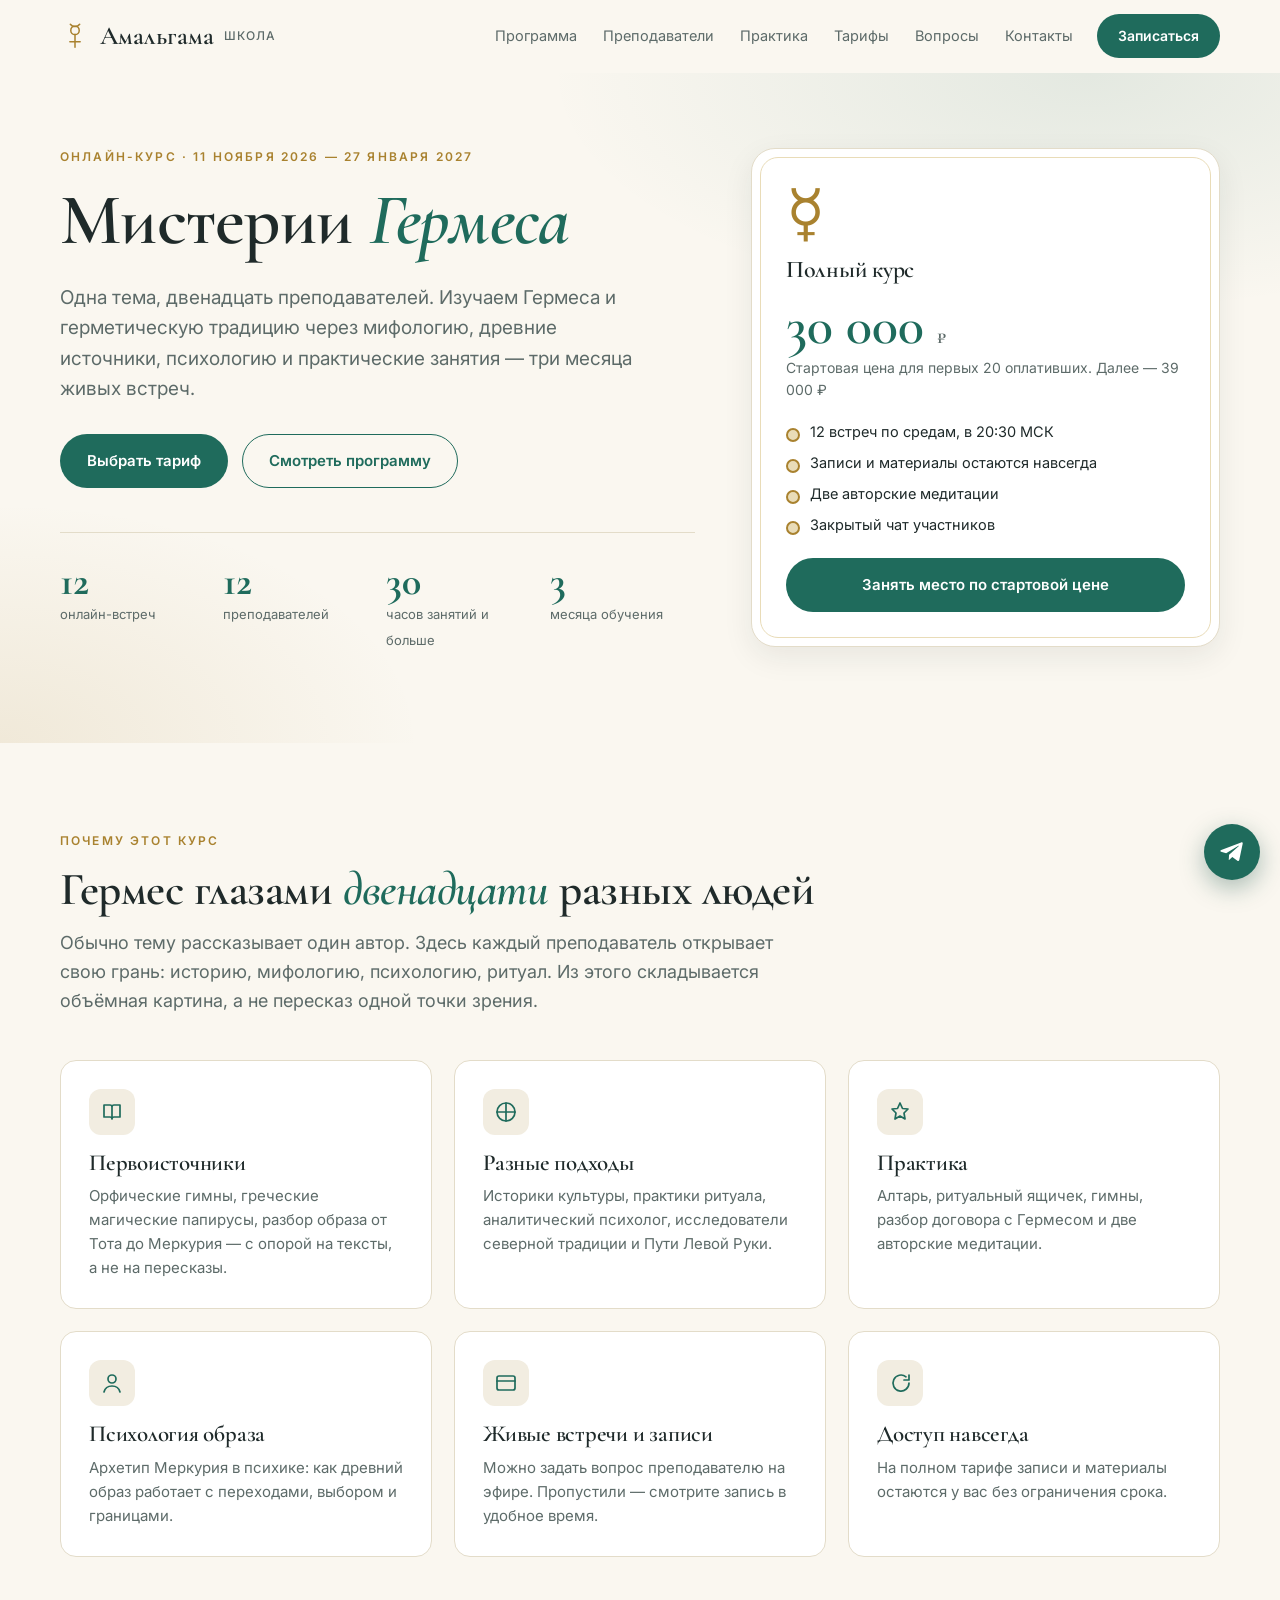
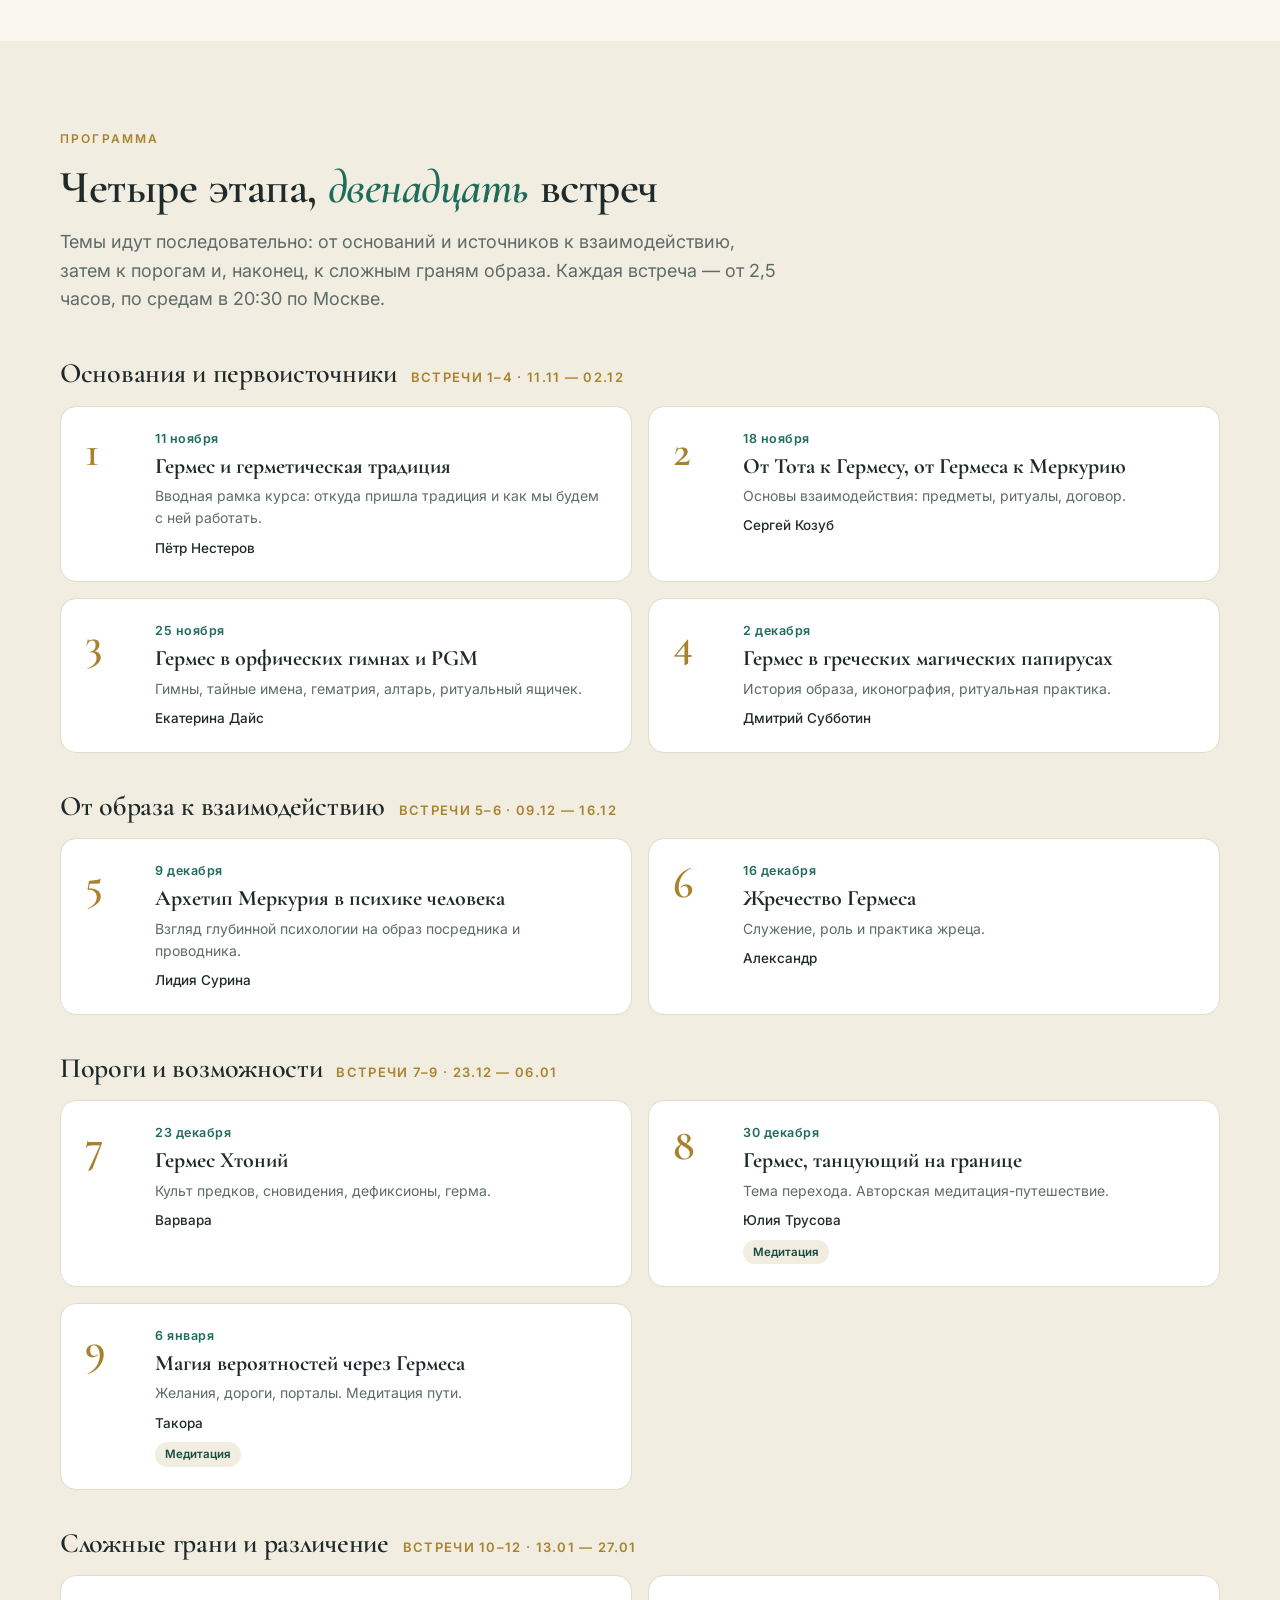
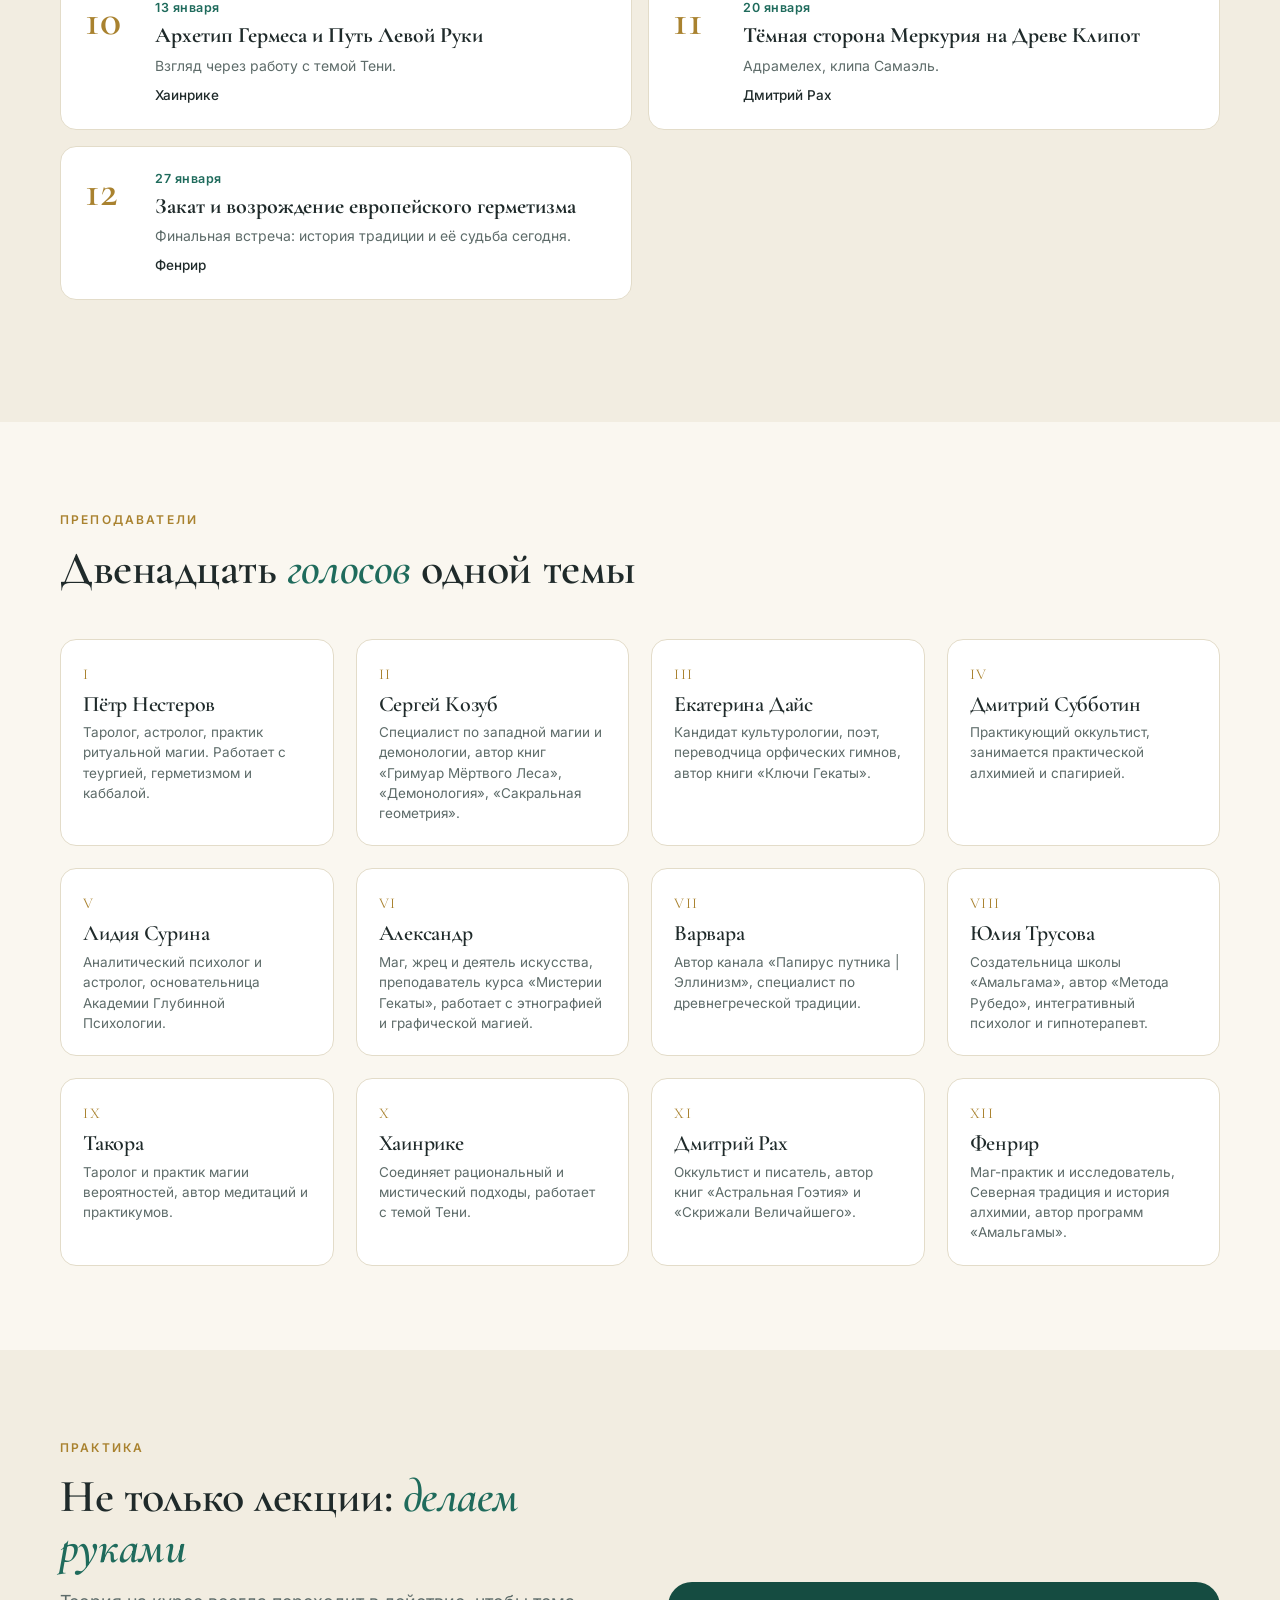
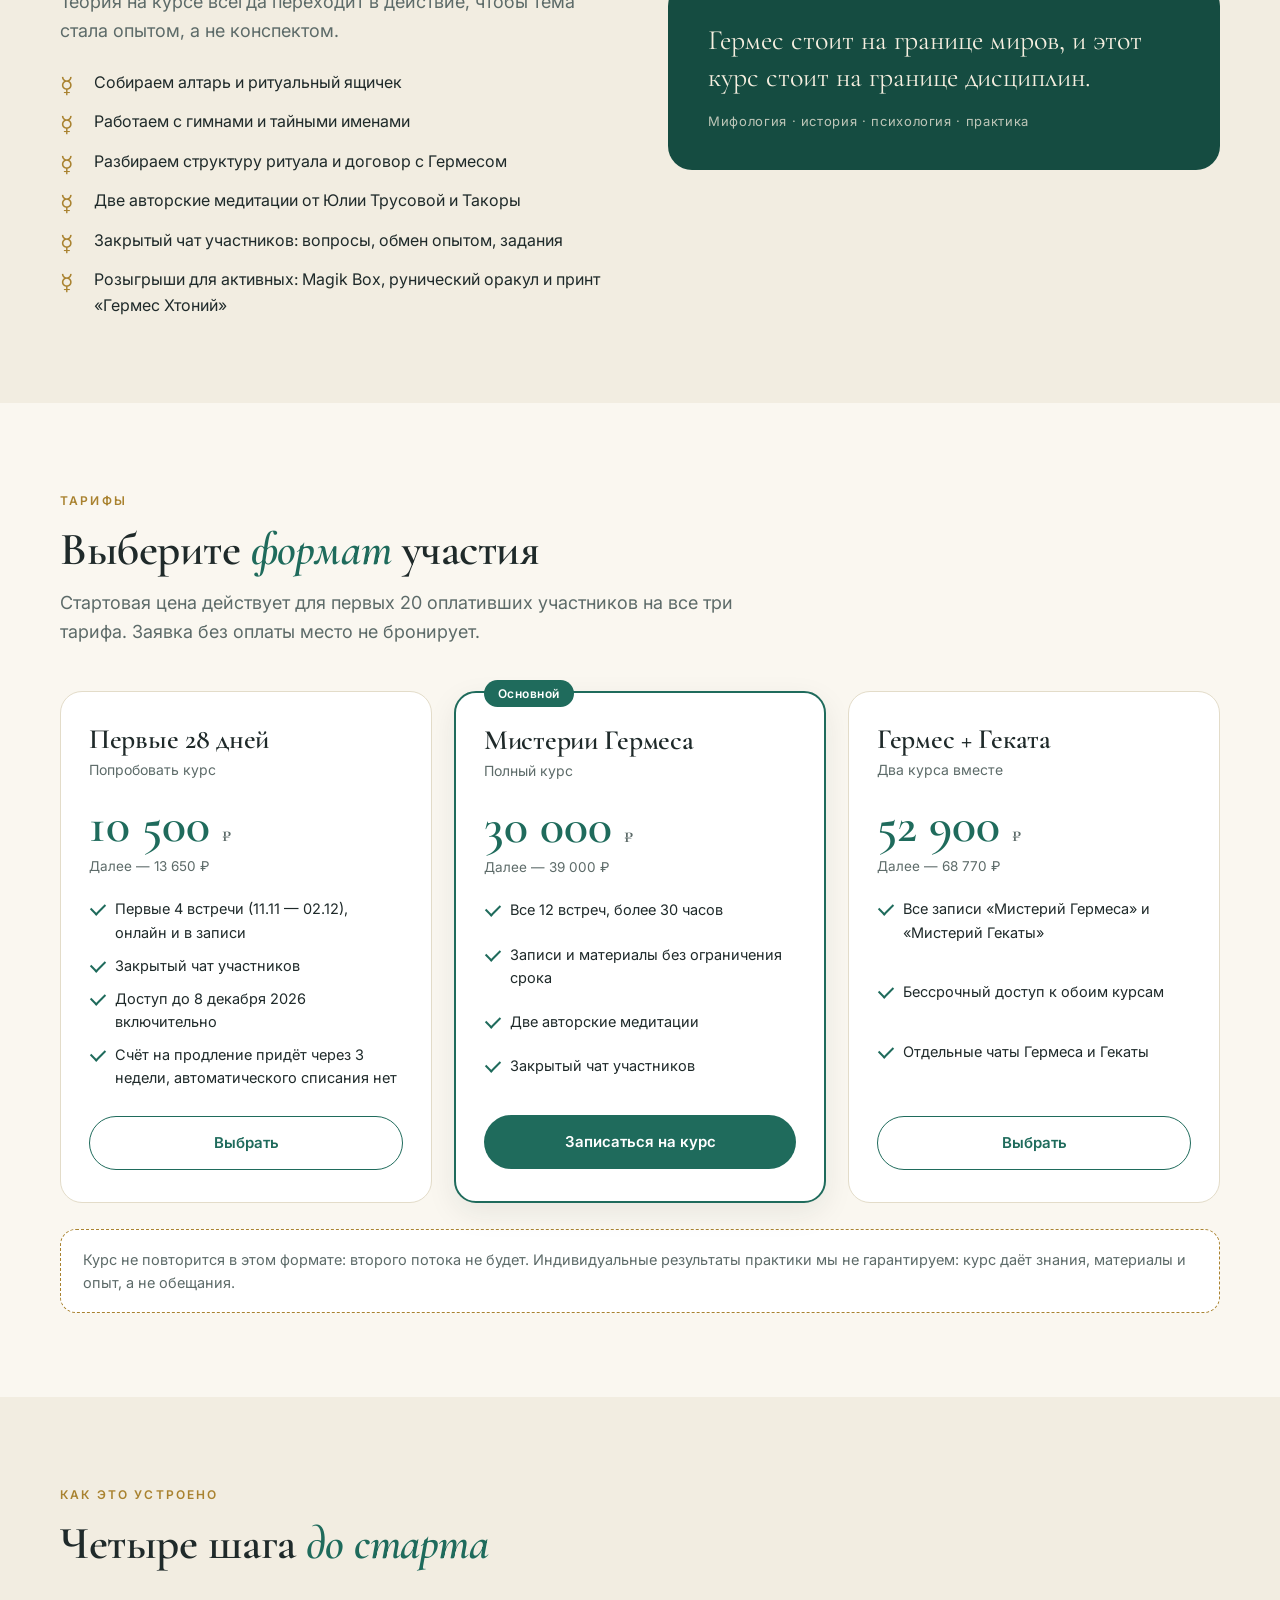
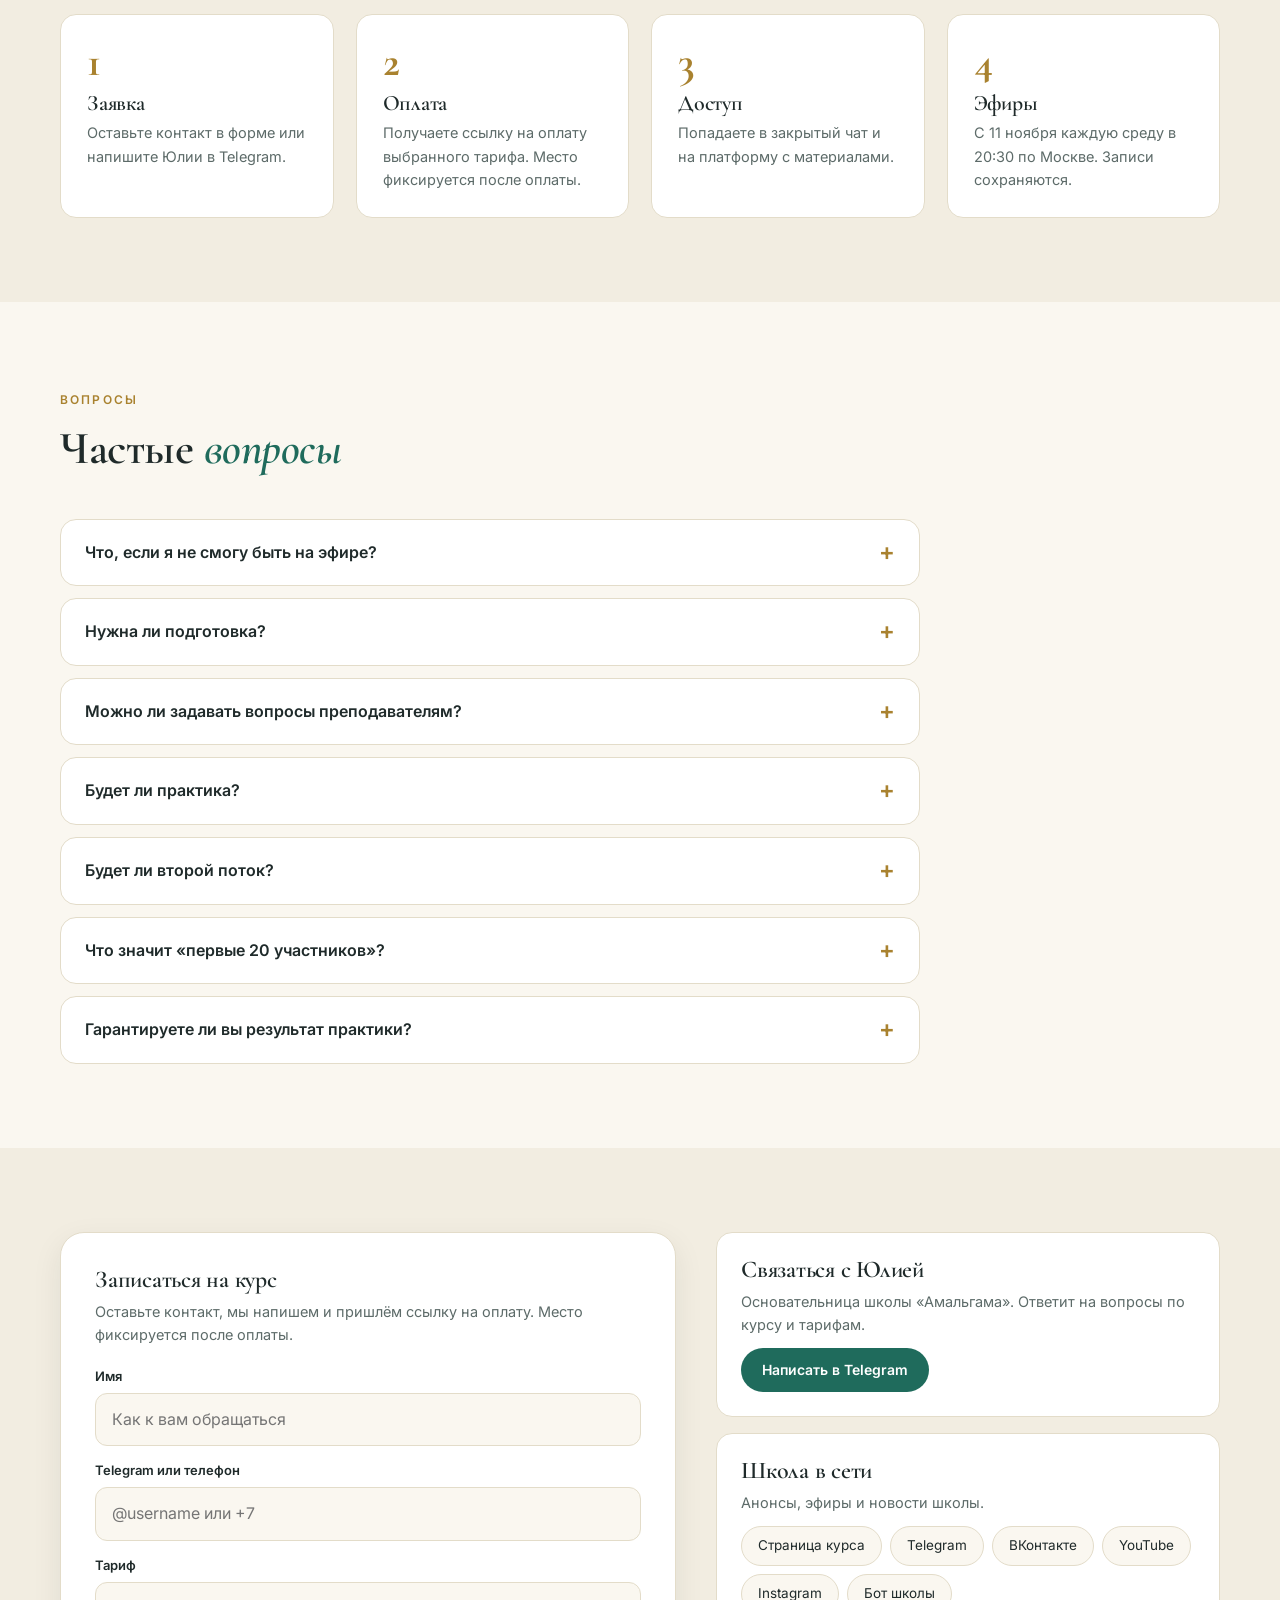
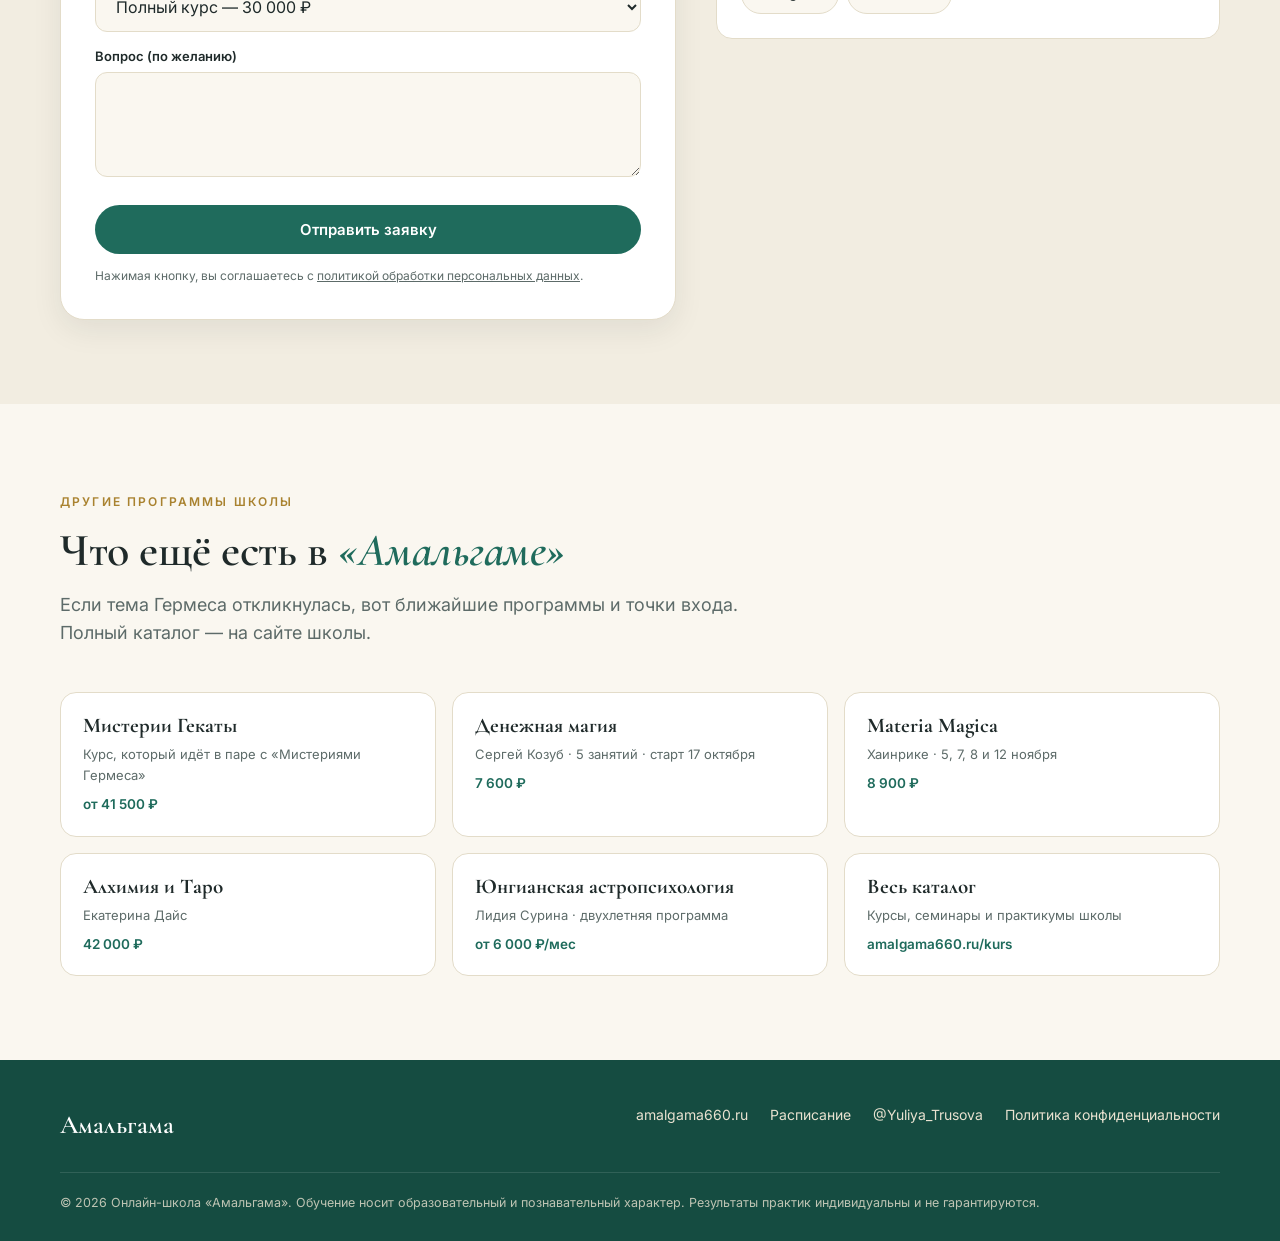
==== index.html @ 389e08f1 "init: landing for Amalgama - Mysteries of Hermes" ====
<!DOCTYPE html>
<html lang="ru">
<head>
<meta charset="UTF-8">
<meta name="viewport" content="width=device-width, initial-scale=1">
<title>Мистерии Гермеса — онлайн-курс от школы «Амальгама»: 12 встреч, 12 преподавателей</title>
<meta name="description" content="Большой авторский онлайн-курс о Гермесе и герметической традиции: 12 встреч с 12 преподавателями, мифология, источники, психология и практика. Старт 11 ноября 2026. Полный курс — 30 000 ₽ для первых 20 участников.">
<link rel="preconnect" href="https://fonts.googleapis.com">
<link rel="preconnect" href="https://fonts.gstatic.com" crossorigin>
<link href="https://fonts.googleapis.com/css2?family=Cormorant+Garamond:ital,wght@0,500;0,600;0,700;1,500;1,600&family=Inter:wght@400;500;600;700&display=swap" rel="stylesheet">
<link rel="stylesheet" href="styles.css">
</head>
<body>

<header class="header" id="header">
  <div class="container header__inner">
    <a href="#top" class="logo" aria-label="Амальгама">
      <svg viewBox="0 0 32 32" fill="none" stroke="#a9822f" stroke-width="1.6" stroke-linecap="round"><circle cx="16" cy="10" r="4.5"/><path d="M11 3.5c1.2 1.6 3 2.4 5 2.4s3.8-.8 5-2.4"/><path d="M16 14.5V28M10.5 22h11"/></svg>
      Амальгама <small>школа</small>
    </a>
    <nav class="nav" id="nav">
      <a href="#program">Программа</a>
      <a href="#teachers">Преподаватели</a>
      <a href="#practice">Практика</a>
      <a href="#tariffs">Тарифы</a>
      <a href="#faq">Вопросы</a>
      <a href="#contact">Контакты</a>
    </nav>
    <a href="#tariffs" class="btn btn--primary btn--sm">Записаться</a>
    <button class="burger" id="burger" aria-label="Меню"><span></span></button>
  </div>
</header>

<main id="top">

<section class="hero">
  <div class="container hero__grid">
    <div>
      <span class="eyebrow">Онлайн-курс · 11 ноября 2026 — 27 января 2027</span>
      <h1>Мистерии <em>Гермеса</em></h1>
      <p class="hero__sub">Одна тема, двенадцать преподавателей. Изучаем Гермеса и герметическую традицию через мифологию, древние источники, психологию и практические занятия — три месяца живых встреч.</p>
      <div class="hero__cta">
        <a href="#tariffs" class="btn btn--primary">Выбрать тариф</a>
        <a href="#program" class="btn btn--ghost">Смотреть программу</a>
      </div>
      <div class="hero__facts">
        <div class="fact"><b data-target="12">12</b><span>онлайн-встреч</span></div>
        <div class="fact"><b data-target="12">12</b><span>преподавателей</span></div>
        <div class="fact"><b data-target="30">30</b><span>часов занятий и больше</span></div>
        <div class="fact"><b data-target="3">3</b><span>месяца обучения</span></div>
      </div>
    </div>
    <div class="hero__card">
      <div class="sym">&#9791;</div>
      <h3>Полный курс</h3>
      <div class="price">30 000 <small>₽</small></div>
      <div class="was">Стартовая цена для первых 20 оплативших. Далее — 39 000 ₽</div>
      <ul>
        <li>12 встреч по средам, в 20:30 МСК</li>
        <li>Записи и материалы остаются навсегда</li>
        <li>Две авторские медитации</li>
        <li>Закрытый чат участников</li>
      </ul>
      <a href="#contact" class="btn btn--primary">Занять место по стартовой цене</a>
    </div>
  </div>
</section>

<section id="why">
  <div class="container">
    <div class="section-head">
      <span class="eyebrow">Почему этот курс</span>
      <h2>Гермес глазами <em>двенадцати</em> разных людей</h2>
      <p class="lead">Обычно тему рассказывает один автор. Здесь каждый преподаватель открывает свою грань: историю, мифологию, психологию, ритуал. Из этого складывается объёмная картина, а не пересказ одной точки зрения.</p>
    </div>
    <div class="grid grid--3">
      <div class="adv"><div class="ico"><svg viewBox="0 0 24 24" fill="none" stroke="currentColor" stroke-width="1.7" stroke-linecap="round" stroke-linejoin="round"><path d="M4 5h6a2 2 0 0 1 2 2v12a2 2 0 0 0-2-2H4zM20 5h-6a2 2 0 0 0-2 2v12a2 2 0 0 1 2-2h6z"/></svg></div><h3>Первоисточники</h3><p>Орфические гимны, греческие магические папирусы, разбор образа от Тота до Меркурия — с опорой на тексты, а не на пересказы.</p></div>
      <div class="adv"><div class="ico"><svg viewBox="0 0 24 24" fill="none" stroke="currentColor" stroke-width="1.7" stroke-linecap="round" stroke-linejoin="round"><circle cx="12" cy="12" r="9"/><path d="M12 3v18M3 12h18"/></svg></div><h3>Разные подходы</h3><p>Историки культуры, практики ритуала, аналитический психолог, исследователи северной традиции и Пути Левой Руки.</p></div>
      <div class="adv"><div class="ico"><svg viewBox="0 0 24 24" fill="none" stroke="currentColor" stroke-width="1.7" stroke-linecap="round" stroke-linejoin="round"><path d="M12 3l2.5 5.5L20 9l-4 4 1 6-5-3-5 3 1-6-4-4 5.5-.5z"/></svg></div><h3>Практика</h3><p>Алтарь, ритуальный ящичек, гимны, разбор договора с Гермесом и две авторские медитации.</p></div>
      <div class="adv"><div class="ico"><svg viewBox="0 0 24 24" fill="none" stroke="currentColor" stroke-width="1.7" stroke-linecap="round" stroke-linejoin="round"><circle cx="12" cy="8" r="4"/><path d="M4 21c1-4 4-6 8-6s7 2 8 6"/></svg></div><h3>Психология образа</h3><p>Архетип Меркурия в психике: как древний образ работает с переходами, выбором и границами.</p></div>
      <div class="adv"><div class="ico"><svg viewBox="0 0 24 24" fill="none" stroke="currentColor" stroke-width="1.7" stroke-linecap="round" stroke-linejoin="round"><rect x="3" y="5" width="18" height="14" rx="2"/><path d="M3 10h18"/></svg></div><h3>Живые встречи и записи</h3><p>Можно задать вопрос преподавателю на эфире. Пропустили — смотрите запись в удобное время.</p></div>
      <div class="adv"><div class="ico"><svg viewBox="0 0 24 24" fill="none" stroke="currentColor" stroke-width="1.7" stroke-linecap="round" stroke-linejoin="round"><path d="M21 12a8 8 0 1 1-3-6.2"/><path d="M21 4v5h-5"/></svg></div><h3>Доступ навсегда</h3><p>На полном тарифе записи и материалы остаются у вас без ограничения срока.</p></div>
    </div>
  </div>
</section>

<section id="program" class="alt">
  <div class="container">
    <div class="section-head">
      <span class="eyebrow">Программа</span>
      <h2>Четыре этапа, <em>двенадцать</em> встреч</h2>
      <p class="lead">Темы идут последовательно: от оснований и источников к взаимодействию, затем к порогам и, наконец, к сложным граням образа. Каждая встреча — от 2,5 часов, по средам в 20:30 по Москве.</p>
    </div>

    <div class="stage">
      <div class="stage__head"><h3>Основания и первоисточники</h3><span>Встречи 1–4 · 11.11 — 02.12</span></div>
      <div class="meetings">
        <div class="meeting"><div class="meeting__n">1</div><div><div class="meeting__date">11 ноября</div><h4>Гермес и герметическая традиция</h4><p>Вводная рамка курса: откуда пришла традиция и как мы будем с ней работать.</p><div class="who">Пётр Нестеров</div></div></div>
        <div class="meeting"><div class="meeting__n">2</div><div><div class="meeting__date">18 ноября</div><h4>От Тота к Гермесу, от Гермеса к Меркурию</h4><p>Основы взаимодействия: предметы, ритуалы, договор.</p><div class="who">Сергей Козуб</div></div></div>
        <div class="meeting"><div class="meeting__n">3</div><div><div class="meeting__date">25 ноября</div><h4>Гермес в орфических гимнах и PGM</h4><p>Гимны, тайные имена, гематрия, алтарь, ритуальный ящичек.</p><div class="who">Екатерина Дайс</div></div></div>
        <div class="meeting"><div class="meeting__n">4</div><div><div class="meeting__date">2 декабря</div><h4>Гермес в греческих магических папирусах</h4><p>История образа, иконография, ритуальная практика.</p><div class="who">Дмитрий Субботин</div></div></div>
      </div>
    </div>

    <div class="stage">
      <div class="stage__head"><h3>От образа к взаимодействию</h3><span>Встречи 5–6 · 09.12 — 16.12</span></div>
      <div class="meetings">
        <div class="meeting"><div class="meeting__n">5</div><div><div class="meeting__date">9 декабря</div><h4>Архетип Меркурия в психике человека</h4><p>Взгляд глубинной психологии на образ посредника и проводника.</p><div class="who">Лидия Сурина</div></div></div>
        <div class="meeting"><div class="meeting__n">6</div><div><div class="meeting__date">16 декабря</div><h4>Жречество Гермеса</h4><p>Служение, роль и практика жреца.</p><div class="who">Александр</div></div></div>
      </div>
    </div>

    <div class="stage">
      <div class="stage__head"><h3>Пороги и возможности</h3><span>Встречи 7–9 · 23.12 — 06.01</span></div>
      <div class="meetings">
        <div class="meeting"><div class="meeting__n">7</div><div><div class="meeting__date">23 декабря</div><h4>Гермес Хтоний</h4><p>Культ предков, сновидения, дефиксионы, герма.</p><div class="who">Варвара</div></div></div>
        <div class="meeting"><div class="meeting__n">8</div><div><div class="meeting__date">30 декабря</div><h4>Гермес, танцующий на границе</h4><p>Тема перехода. Авторская медитация-путешествие.</p><div class="who">Юлия Трусова</div><span class="tag">Медитация</span></div></div>
        <div class="meeting"><div class="meeting__n">9</div><div><div class="meeting__date">6 января</div><h4>Магия вероятностей через Гермеса</h4><p>Желания, дороги, порталы. Медитация пути.</p><div class="who">Такора</div><span class="tag">Медитация</span></div></div>
      </div>
    </div>

    <div class="stage">
      <div class="stage__head"><h3>Сложные грани и различение</h3><span>Встречи 10–12 · 13.01 — 27.01</span></div>
      <div class="meetings">
        <div class="meeting"><div class="meeting__n">10</div><div><div class="meeting__date">13 января</div><h4>Архетип Гермеса и Путь Левой Руки</h4><p>Взгляд через работу с темой Тени.</p><div class="who">Хаинрике</div></div></div>
        <div class="meeting"><div class="meeting__n">11</div><div><div class="meeting__date">20 января</div><h4>Тёмная сторона Меркурия на Древе Клипот</h4><p>Адрамелех, клипа Самаэль.</p><div class="who">Дмитрий Рах</div></div></div>
        <div class="meeting"><div class="meeting__n">12</div><div><div class="meeting__date">27 января</div><h4>Закат и возрождение европейского герметизма</h4><p>Финальная встреча: история традиции и её судьба сегодня.</p><div class="who">Фенрир</div></div></div>
      </div>
    </div>
  </div>
</section>

<section id="teachers">
  <div class="container">
    <div class="section-head">
      <span class="eyebrow">Преподаватели</span>
      <h2>Двенадцать <em>голосов</em> одной темы</h2>
    </div>
    <div class="grid grid--4">
      <div class="teacher"><div class="num">I</div><h3>Пётр Нестеров</h3><p>Таролог, астролог, практик ритуальной магии. Работает с теургией, герметизмом и каббалой.</p></div>
      <div class="teacher"><div class="num">II</div><h3>Сергей Козуб</h3><p>Специалист по западной магии и демонологии, автор книг «Гримуар Мёртвого Леса», «Демонология», «Сакральная геометрия».</p></div>
      <div class="teacher"><div class="num">III</div><h3>Екатерина Дайс</h3><p>Кандидат культурологии, поэт, переводчица орфических гимнов, автор книги «Ключи Гекаты».</p></div>
      <div class="teacher"><div class="num">IV</div><h3>Дмитрий Субботин</h3><p>Практикующий оккультист, занимается практической алхимией и спагирией.</p></div>
      <div class="teacher"><div class="num">V</div><h3>Лидия Сурина</h3><p>Аналитический психолог и астролог, основательница Академии Глубинной Психологии.</p></div>
      <div class="teacher"><div class="num">VI</div><h3>Александр</h3><p>Маг, жрец и деятель искусства, преподаватель курса «Мистерии Гекаты», работает с этнографией и графической магией.</p></div>
      <div class="teacher"><div class="num">VII</div><h3>Варвара</h3><p>Автор канала «Папирус путника | Эллинизм», специалист по древнегреческой традиции.</p></div>
      <div class="teacher"><div class="num">VIII</div><h3>Юлия Трусова</h3><p>Создательница школы «Амальгама», автор «Метода Рубедо», интегративный психолог и гипнотерапевт.</p></div>
      <div class="teacher"><div class="num">IX</div><h3>Такора</h3><p>Таролог и практик магии вероятностей, автор медитаций и практикумов.</p></div>
      <div class="teacher"><div class="num">X</div><h3>Хаинрике</h3><p>Соединяет рациональный и мистический подходы, работает с темой Тени.</p></div>
      <div class="teacher"><div class="num">XI</div><h3>Дмитрий Рах</h3><p>Оккультист и писатель, автор книг «Астральная Гоэтия» и «Скрижали Величайшего».</p></div>
      <div class="teacher"><div class="num">XII</div><h3>Фенрир</h3><p>Маг-практик и исследователь, Северная традиция и история алхимии, автор программ «Амальгамы».</p></div>
    </div>
  </div>
</section>

<section id="practice" class="alt">
  <div class="container practice">
    <div>
      <span class="eyebrow">Практика</span>
      <h2>Не только лекции: <em>делаем руками</em></h2>
      <p class="lead" style="margin-bottom:24px">Теория на курсе всегда переходит в действие, чтобы тема стала опытом, а не конспектом.</p>
      <ul class="checks">
        <li>Собираем алтарь и ритуальный ящичек</li>
        <li>Работаем с гимнами и тайными именами</li>
        <li>Разбираем структуру ритуала и договор с Гермесом</li>
        <li>Две авторские медитации от Юлии Трусовой и Такоры</li>
        <li>Закрытый чат участников: вопросы, обмен опытом, задания</li>
        <li>Розыгрыши для активных: Magik Box, рунический оракул и принт «Гермес Хтоний»</li>
      </ul>
    </div>
    <div class="quote">Гермес стоит на границе миров, и этот курс стоит на границе дисциплин.
      <small>Мифология · история · психология · практика</small>
    </div>
  </div>
</section>

<section id="tariffs">
  <div class="container">
    <div class="section-head">
      <span class="eyebrow">Тарифы</span>
      <h2>Выберите <em>формат</em> участия</h2>
      <p class="lead">Стартовая цена действует для первых 20 оплативших участников на все три тарифа. Заявка без оплаты место не бронирует.</p>
    </div>
    <div class="tariffs">
      <div class="tariff">
        <h3>Первые 28 дней</h3>
        <div class="sub">Попробовать курс</div>
        <div class="price">10 500 <small>₽</small></div>
        <div class="then">Далее — 13 650 ₽</div>
        <ul>
          <li>Первые 4 встречи (11.11 — 02.12), онлайн и в записи</li>
          <li>Закрытый чат участников</li>
          <li>Доступ до 8 декабря 2026 включительно</li>
          <li>Счёт на продление придёт через 3 недели, автоматического списания нет</li>
        </ul>
        <a href="#contact" class="btn btn--ghost" data-tariff="Первые 28 дней — 10 500 ₽">Выбрать</a>
      </div>
      <div class="tariff tariff--main">
        <span class="tariff__badge">Основной</span>
        <h3>Мистерии Гермеса</h3>
        <div class="sub">Полный курс</div>
        <div class="price">30 000 <small>₽</small></div>
        <div class="then">Далее — 39 000 ₽</div>
        <ul>
          <li>Все 12 встреч, более 30 часов</li>
          <li>Записи и материалы без ограничения срока</li>
          <li>Две авторские медитации</li>
          <li>Закрытый чат участников</li>
        </ul>
        <a href="#contact" class="btn btn--primary" data-tariff="Полный курс — 30 000 ₽">Записаться на курс</a>
      </div>
      <div class="tariff">
        <h3>Гермес + Геката</h3>
        <div class="sub">Два курса вместе</div>
        <div class="price">52 900 <small>₽</small></div>
        <div class="then">Далее — 68 770 ₽</div>
        <ul>
          <li>Все записи «Мистерий Гермеса» и «Мистерий Гекаты»</li>
          <li>Бессрочный доступ к обоим курсам</li>
          <li>Отдельные чаты Гермеса и Гекаты</li>
        </ul>
        <a href="#contact" class="btn btn--ghost" data-tariff="Гермес + Геката — 52 900 ₽">Выбрать</a>
      </div>
    </div>
    <div class="note">Курс не повторится в этом формате: второго потока не будет. Индивидуальные результаты практики мы не гарантируем: курс даёт знания, материалы и опыт, а не обещания.</div>
  </div>
</section>

<section class="alt" id="how">
  <div class="container">
    <div class="section-head">
      <span class="eyebrow">Как это устроено</span>
      <h2>Четыре шага <em>до старта</em></h2>
    </div>
    <div class="grid grid--4">
      <div class="step"><b>1</b><h3>Заявка</h3><p>Оставьте контакт в форме или напишите Юлии в Telegram.</p></div>
      <div class="step"><b>2</b><h3>Оплата</h3><p>Получаете ссылку на оплату выбранного тарифа. Место фиксируется после оплаты.</p></div>
      <div class="step"><b>3</b><h3>Доступ</h3><p>Попадаете в закрытый чат и на платформу с материалами.</p></div>
      <div class="step"><b>4</b><h3>Эфиры</h3><p>С 11 ноября каждую среду в 20:30 по Москве. Записи сохраняются.</p></div>
    </div>
  </div>
</section>

<section id="faq">
  <div class="container">
    <div class="section-head">
      <span class="eyebrow">Вопросы</span>
      <h2>Частые <em>вопросы</em></h2>
    </div>
    <div class="faq">
      <details class="faq__item"><summary>Что, если я не смогу быть на эфире?</summary><p>Будет запись. На полном курсе и в пакете с Гекатой записи доступны бессрочно. На тарифе «Первые 28 дней» — четыре встречи до 8 декабря.</p></details>
      <details class="faq__item"><summary>Нужна ли подготовка?</summary><p>Курс рассчитан и на новичков, и на практиков: первый этап даёт основания и первоисточники, дальше углубляемся. Знание традиции заранее не требуется.</p></details>
      <details class="faq__item"><summary>Можно ли задавать вопросы преподавателям?</summary><p>Да. Встречи проходят онлайн, вопросы можно задать на эфире и в закрытом чате участников.</p></details>
      <details class="faq__item"><summary>Будет ли практика?</summary><p>Да: алтарь, ритуальный ящичек, гимны, разбор структуры ритуала и договора с Гермесом, две авторские медитации.</p></details>
      <details class="faq__item"><summary>Будет ли второй поток?</summary><p>Нет. В таком формате, с этим составом из двенадцати преподавателей, курс повторяться не будет.</p></details>
      <details class="faq__item"><summary>Что значит «первые 20 участников»?</summary><p>Стартовые цены действуют для первых 20 оплативших на все три тарифа. После этого стоимость вырастает до 13 650, 39 000 и 68 770 ₽ соответственно.</p></details>
      <details class="faq__item"><summary>Гарантируете ли вы результат практики?</summary><p>Нет. Мы даём знания, структуру и практики, а личный опыт у каждого свой.</p></details>
    </div>
  </div>
</section>

<section id="contact" class="alt">
  <div class="container contact__grid">
    <form class="form" id="leadForm" novalidate>
      <h3>Записаться на курс</h3>
      <p class="s">Оставьте контакт, мы напишем и пришлём ссылку на оплату. Место фиксируется после оплаты.</p>
      <div class="field"><label for="f-name">Имя</label><input id="f-name" name="name" type="text" placeholder="Как к вам обращаться" required></div>
      <div class="field"><label for="f-contact">Telegram или телефон</label><input id="f-contact" name="contact" type="text" placeholder="@username или +7" required></div>
      <div class="field"><label for="f-tariff">Тариф</label>
        <select id="f-tariff" name="tariff">
          <option>Полный курс — 30 000 ₽</option>
          <option>Первые 28 дней — 10 500 ₽</option>
          <option>Гермес + Геката — 52 900 ₽</option>
          <option>Нужна консультация</option>
        </select>
      </div>
      <div class="field"><label for="f-msg">Вопрос (по желанию)</label><textarea id="f-msg" name="comment" rows="3"></textarea></div>
      <input type="text" name="_gotcha" style="display:none" tabindex="-1" autocomplete="off">
      <button type="submit" class="btn btn--primary">Отправить заявку</button>
      <small>Нажимая кнопку, вы соглашаетесь с <a href="privacy.html">политикой обработки персональных данных</a>.</small>
    </form>
    <div>
      <div class="contact-card">
        <h3>Связаться с Юлией</h3>
        <p>Основательница школы «Амальгама». Ответит на вопросы по курсу и тарифам.</p>
        <a href="https://t.me/Yuliya_Trusova" class="btn btn--primary btn--sm" target="_blank" rel="noopener">Написать в Telegram</a>
      </div>
      <div class="contact-card">
        <h3>Школа в сети</h3>
        <p>Анонсы, эфиры и новости школы.</p>
        <div class="socials">
          <a href="https://amalgama660.ru/Hermes" target="_blank" rel="noopener">Страница курса</a>
          <a href="https://t.me/amalgama660" target="_blank" rel="noopener">Telegram</a>
          <a href="https://vk.com/amalgama_school" target="_blank" rel="noopener">ВКонтакте</a>
          <a href="https://www.youtube.com/@amalgama660" target="_blank" rel="noopener">YouTube</a>
          <a href="https://www.instagram.com/amalgama660/" target="_blank" rel="noopener">Instagram</a>
          <a href="https://t.me/amalgamaschool_bot" target="_blank" rel="noopener">Бот школы</a>
        </div>
      </div>
    </div>
  </div>
</section>

<section>
  <div class="container">
    <div class="section-head">
      <span class="eyebrow">Другие программы школы</span>
      <h2>Что ещё есть в <em>«Амальгаме»</em></h2>
      <p class="lead">Если тема Гермеса откликнулась, вот ближайшие программы и точки входа. Полный каталог — на сайте школы.</p>
    </div>
    <div class="progs">
      <a class="prog" href="https://amalgama660.ru/Hecate" target="_blank" rel="noopener"><b>Мистерии Гекаты</b><span>Курс, который идёт в паре с «Мистериями Гермеса»</span><i>от 41 500 ₽</i></a>
      <a class="prog" href="https://amalgama660.ru/MoneyMagicKozub" target="_blank" rel="noopener"><b>Денежная магия</b><span>Сергей Козуб · 5 занятий · старт 17 октября</span><i>7 600 ₽</i></a>
      <a class="prog" href="https://amalgama660.ru/MateriaMagica" target="_blank" rel="noopener"><b>Materia Magica</b><span>Хаинрике · 5, 7, 8 и 12 ноября</span><i>8 900 ₽</i></a>
      <a class="prog" href="https://amalgama660.ru/AlchemyAndTarot" target="_blank" rel="noopener"><b>Алхимия и Таро</b><span>Екатерина Дайс</span><i>42 000 ₽</i></a>
      <a class="prog" href="https://amalgama660.ru/JungAstropsychology2025" target="_blank" rel="noopener"><b>Юнгианская астропсихология</b><span>Лидия Сурина · двухлетняя программа</span><i>от 6 000 ₽/мес</i></a>
      <a class="prog" href="https://amalgama660.ru/kurs" target="_blank" rel="noopener"><b>Весь каталог</b><span>Курсы, семинары и практикумы школы</span><i>amalgama660.ru/kurs</i></a>
    </div>
  </div>
</section>

</main>

<footer class="footer">
  <div class="container">
    <div class="footer__top">
      <a href="#top" class="logo">Амальгама</a>
      <div class="footer__links">
        <a href="https://amalgama660.ru/" target="_blank" rel="noopener">amalgama660.ru</a>
        <a href="https://amalgama660.ru/schedule" target="_blank" rel="noopener">Расписание</a>
        <a href="https://t.me/Yuliya_Trusova" target="_blank" rel="noopener">@Yuliya_Trusova</a>
        <a href="privacy.html">Политика конфиденциальности</a>
      </div>
    </div>
    <div class="footer__bot">&copy; <span id="year">2026</span> Онлайн-школа «Амальгама». Обучение носит образовательный и познавательный характер. Результаты практик индивидуальны и не гарантируются.</div>
  </div>
</footer>

<a href="https://t.me/Yuliya_Trusova" class="fab" target="_blank" rel="noopener" aria-label="Написать в Telegram">
  <svg viewBox="0 0 24 24" fill="currentColor"><path d="M21.9 4.2 18.7 19.3c-.2 1-.9 1.3-1.7.8l-4.7-3.5-2.3 2.2c-.3.3-.5.5-1 .5l.3-4.8 8.8-7.9c.4-.3-.1-.5-.6-.2L6.6 13.2 1.9 11.7c-1-.3-1-1 .2-1.5L20.4 3.2c.9-.3 1.6.2 1.5 1z"/></svg>
</a>

<script src="script.js"></script>
</body>
</html>
---- styles.css ----
:root{
  --bg:#faf7f0;--bg2:#f2ede1;--card:#ffffff;--ink:#1f2a2a;--muted:#5d6b69;
  --em:#1f6b5c;--em-d:#154c41;--gold:#a9822f;--gold-l:#e9dcb8;--line:#e3dcc9;
  --r:16px;--sh:0 10px 30px rgba(31,42,42,.08);
  --ff-h:'Cormorant Garamond',Georgia,serif;--ff-b:'Inter',system-ui,sans-serif;
}
*{box-sizing:border-box;margin:0;padding:0}
html{scroll-behavior:smooth}
body{font-family:var(--ff-b);background:var(--bg);color:var(--ink);line-height:1.6;font-size:16px;-webkit-font-smoothing:antialiased}
img,svg{max-width:100%;display:block}
a{color:inherit;text-decoration:none}
.container{width:min(1160px,100% - 40px);margin-inline:auto}
h1,h2,h3{font-family:var(--ff-h);font-weight:600;line-height:1.12;letter-spacing:-.01em}
h1{font-size:clamp(40px,6vw,72px)}
h2{font-size:clamp(30px,4vw,46px);margin-bottom:14px}
h3{font-size:24px}
em{font-style:italic;color:var(--em)}
section{padding:84px 0}
.eyebrow{display:inline-block;font-size:12px;letter-spacing:.18em;text-transform:uppercase;color:var(--gold);font-weight:600;margin-bottom:14px}
.lead{color:var(--muted);font-size:18px;max-width:720px}
.section-head{margin-bottom:44px}
.alt{background:var(--bg2)}

/* buttons */
.btn{display:inline-flex;align-items:center;justify-content:center;gap:8px;padding:14px 26px;border-radius:999px;font-weight:600;font-size:15px;border:1.5px solid transparent;cursor:pointer;transition:.2s;font-family:inherit;white-space:nowrap}
.btn--primary{background:var(--em);color:#fff}
.btn--primary:hover{background:var(--em-d);transform:translateY(-1px)}
.btn--ghost{border-color:var(--em);color:var(--em);background:transparent}
.btn--ghost:hover{background:var(--em);color:#fff}
.btn--sm{padding:10px 20px;font-size:14px}

/* header */
.header{position:sticky;top:0;z-index:50;background:rgba(250,247,240,.92);backdrop-filter:blur(10px);border-bottom:1px solid transparent;transition:.2s}
.header.scrolled{border-color:var(--line)}
.header__inner{display:flex;align-items:center;gap:24px;min-width:0;height:72px}
.logo{display:flex;align-items:center;gap:10px;flex-shrink:0;font-family:var(--ff-h);font-size:26px;font-weight:600}
.logo svg{width:30px;height:30px}
.logo small{font-family:var(--ff-b);font-size:12px;color:var(--muted);letter-spacing:.08em;text-transform:uppercase;font-weight:500}
.nav{display:flex;gap:26px;margin-left:auto}
.nav a{font-size:14.5px;color:var(--muted);white-space:nowrap;transition:.2s}
.nav a:hover{color:var(--em)}
.burger{display:none;width:42px;height:42px;border:0;background:none;cursor:pointer;margin-left:auto;position:relative}
.burger span,.burger::before,.burger::after{content:"";position:absolute;left:9px;right:9px;height:2px;background:var(--ink);transition:.2s}
.burger::before{top:14px}.burger span{top:20px}.burger::after{top:26px}
.burger.is-open::before{transform:translateY(6px) rotate(45deg)}
.burger.is-open span{opacity:0}
.burger.is-open::after{transform:translateY(-6px) rotate(-45deg)}

/* hero */
.hero{padding:70px 0 90px;background:
  radial-gradient(900px 400px at 85% 0%,rgba(31,107,92,.10),transparent 60%),
  radial-gradient(700px 400px at 0% 100%,rgba(169,130,47,.12),transparent 60%)}
.hero__grid{display:grid;grid-template-columns:1.15fr .85fr;gap:56px;align-items:center}
.hero__sub{font-size:19px;color:var(--muted);margin:22px 0 30px;max-width:600px}
.hero__cta{display:flex;gap:14px;flex-wrap:wrap}
.hero__facts{display:grid;grid-template-columns:repeat(4,1fr);gap:18px;margin-top:44px;padding-top:28px;border-top:1px solid var(--line)}
.fact b{display:block;font-family:var(--ff-h);font-size:40px;color:var(--em);line-height:1}
.fact span{font-size:13px;color:var(--muted)}
.hero__card{background:var(--card);border:1px solid var(--line);border-radius:24px;padding:34px;box-shadow:var(--sh);position:relative}
.hero__card::before{content:"";position:absolute;inset:8px;border:1px solid var(--gold-l);border-radius:18px;pointer-events:none}
.hero__card .sym{font-family:var(--ff-h);font-size:64px;color:var(--gold);line-height:1}
.hero__card h3{margin:10px 0 6px}
.hero__card .price{font-family:var(--ff-h);font-size:54px;color:var(--em);font-weight:600;line-height:1.05;margin:14px 0 2px}
.hero__card .price small{font-size:20px;color:var(--muted)}
.hero__card .was{color:var(--muted);font-size:14px;margin-bottom:18px}
.hero__card ul{list-style:none;margin:16px 0 22px;display:grid;gap:8px;font-size:14.5px}
.hero__card li{padding-left:24px;position:relative}
.hero__card li::before{content:"";position:absolute;left:0;top:8px;width:10px;height:10px;border-radius:50%;background:var(--gold-l);border:2px solid var(--gold)}
.hero__card .btn{width:100%}

/* cards generic */
.grid{display:grid;gap:22px}
.grid--3{grid-template-columns:repeat(3,1fr)}
.grid--4{grid-template-columns:repeat(4,1fr)}
.adv{background:var(--card);border:1px solid var(--line);border-radius:var(--r);padding:28px}
.adv .ico{width:46px;height:46px;border-radius:12px;background:var(--bg2);display:grid;place-items:center;margin-bottom:16px;color:var(--em)}
.adv .ico svg{width:24px;height:24px}
.adv h3{font-size:23px;margin-bottom:8px}
.adv p{color:var(--muted);font-size:15px}

/* program */
.stage{margin-bottom:38px}
.stage__head{display:flex;align-items:baseline;gap:14px;margin-bottom:16px;flex-wrap:wrap}
.stage__head h3{font-size:28px}
.stage__head span{font-size:13px;color:var(--gold);letter-spacing:.1em;text-transform:uppercase;font-weight:600}
.meetings{display:grid;grid-template-columns:repeat(2,1fr);gap:16px}
.meeting{background:var(--card);border:1px solid var(--line);border-radius:var(--r);padding:22px 24px;display:grid;grid-template-columns:54px 1fr;gap:16px}
.meeting__n{font-family:var(--ff-h);font-size:44px;color:var(--gold);line-height:1;font-weight:600}
.meeting__date{font-size:12.5px;color:var(--em);font-weight:600;letter-spacing:.04em;margin-bottom:4px}
.meeting h4{font-family:var(--ff-h);font-size:22px;line-height:1.2;margin-bottom:6px}
.meeting p{font-size:14px;color:var(--muted)}
.meeting .who{font-size:13.5px;color:var(--ink);margin-top:8px;font-weight:500}
.tag{display:inline-block;font-size:11.5px;background:var(--bg2);color:var(--em-d);padding:3px 10px;border-radius:999px;margin-top:8px;font-weight:600}

/* teachers */
.teacher{background:var(--card);border:1px solid var(--line);border-radius:var(--r);padding:22px}
.teacher .num{font-family:var(--ff-h);color:var(--gold);font-size:15px;letter-spacing:.1em;margin-bottom:6px}
.teacher h3{font-size:22px;margin-bottom:6px}
.teacher p{font-size:13.5px;color:var(--muted);line-height:1.5}

/* tariffs */
.tariffs{display:grid;grid-template-columns:repeat(3,1fr);gap:22px;align-items:stretch}
.tariff{background:var(--card);border:1px solid var(--line);border-radius:22px;padding:32px 28px;display:flex;flex-direction:column;position:relative}
.tariff--main{border:2px solid var(--em);box-shadow:var(--sh)}
.tariff__badge{position:absolute;top:-13px;left:28px;background:var(--em);color:#fff;font-size:12px;font-weight:600;padding:4px 14px;border-radius:999px;letter-spacing:.04em}
.tariff h3{font-size:28px}
.tariff .sub{color:var(--muted);font-size:14px;margin:4px 0 18px}
.tariff .price{font-family:var(--ff-h);font-size:50px;color:var(--em);font-weight:600;line-height:1}
.tariff .price small{font-size:20px;color:var(--muted)}
.tariff .then{font-size:13.5px;color:var(--muted);margin:6px 0 20px}
.tariff ul{list-style:none;display:grid;gap:10px;margin-bottom:26px;font-size:14.5px;flex:1}
.tariff li{padding-left:26px;position:relative}
.tariff li::before{content:"";position:absolute;left:2px;top:6px;width:12px;height:7px;border-left:2px solid var(--em);border-bottom:2px solid var(--em);transform:rotate(-45deg)}
.tariff .btn{width:100%}
.note{margin-top:26px;padding:18px 22px;background:var(--card);border:1px dashed var(--gold);border-radius:var(--r);font-size:14.5px;color:var(--muted)}

/* practice */
.practice{display:grid;grid-template-columns:1fr 1fr;gap:56px;align-items:center}
.checks{list-style:none;display:grid;gap:14px}
.checks li{padding-left:34px;position:relative;font-size:16px}
.checks li::before{content:"\263F";position:absolute;left:0;top:-2px;font-size:22px;color:var(--gold)}
.quote{background:var(--em-d);color:#f6efe0;border-radius:24px;padding:40px;font-family:var(--ff-h);font-size:28px;line-height:1.3}
.quote small{display:block;font-family:var(--ff-b);font-size:13px;opacity:.75;margin-top:18px;letter-spacing:.05em}

/* steps */
.step{background:var(--card);border:1px solid var(--line);border-radius:var(--r);padding:26px}
.step b{font-family:var(--ff-h);font-size:42px;color:var(--gold);line-height:1;display:block;margin-bottom:8px}
.step p{font-size:14.5px;color:var(--muted)}
.step h3{font-size:22px;margin-bottom:6px}

/* faq */
.faq{max-width:860px;display:grid;gap:12px}
.faq__item{background:var(--card);border:1px solid var(--line);border-radius:var(--r);padding:0 24px}
.faq__item summary{cursor:pointer;padding:20px 0;font-weight:600;list-style:none;display:flex;justify-content:space-between;gap:16px}
.faq__item summary::-webkit-details-marker{display:none}
.faq__item summary::after{content:"+";font-size:24px;color:var(--gold);line-height:1}
.faq__item[open] summary::after{content:"\2212"}
.faq__item p{padding-bottom:20px;color:var(--muted);font-size:15px}

/* form */
.contact__grid{display:grid;grid-template-columns:1.1fr .9fr;gap:40px;align-items:start}
.form{background:var(--card);border:1px solid var(--line);border-radius:24px;padding:34px;box-shadow:var(--sh)}
.form h3{margin-bottom:6px}
.form p.s{color:var(--muted);font-size:14.5px;margin-bottom:20px}
.field{margin-bottom:14px}
.field label{display:block;font-size:13px;font-weight:600;margin-bottom:6px}
.field input,.field select,.field textarea{width:100%;padding:13px 16px;border:1.5px solid var(--line);border-radius:12px;font:inherit;background:var(--bg);color:var(--ink)}
.field input:focus,.field select:focus,.field textarea:focus{outline:none;border-color:var(--em)}
.form .btn{width:100%;margin-top:6px}
.form small{display:block;margin-top:12px;font-size:12px;color:var(--muted)}
.form small a{text-decoration:underline}
.contact-card{background:var(--card);border:1px solid var(--line);border-radius:var(--r);padding:24px;margin-bottom:16px}
.contact-card h3{font-size:24px;margin-bottom:6px}
.contact-card p{color:var(--muted);font-size:14.5px;margin-bottom:12px}
.socials{display:flex;flex-wrap:wrap;gap:8px}
.socials a{padding:8px 16px;border:1px solid var(--line);border-radius:999px;font-size:13.5px;transition:.2s;background:var(--bg)}
.socials a:hover{border-color:var(--em);color:var(--em)}

/* other programs */
.progs{display:grid;grid-template-columns:repeat(3,1fr);gap:16px}
.prog{background:var(--card);border:1px solid var(--line);border-radius:var(--r);padding:20px 22px;display:block;transition:.2s}
.prog:hover{border-color:var(--em);transform:translateY(-2px)}
.prog b{font-family:var(--ff-h);font-size:21px;display:block;line-height:1.2}
.prog span{font-size:13px;color:var(--muted);display:block;margin-top:6px}
.prog i{font-style:normal;color:var(--em);font-size:13.5px;font-weight:600;display:block;margin-top:8px}

/* footer */
.footer{background:var(--em-d);color:#e9e2d0;padding:44px 0 28px}
.footer__top{display:flex;justify-content:space-between;gap:30px;flex-wrap:wrap;margin-bottom:26px}
.footer .logo{color:#fff}
.footer a:hover{color:#fff}
.footer__links{display:flex;gap:22px;flex-wrap:wrap;font-size:14px}
.footer__bot{border-top:1px solid rgba(255,255,255,.15);padding-top:20px;font-size:12.5px;opacity:.8;line-height:1.6}
.fab{position:fixed;right:20px;bottom:20px;z-index:40;width:56px;height:56px;border-radius:50%;background:var(--em);color:#fff;display:grid;place-items:center;box-shadow:0 8px 24px rgba(21,76,65,.35);transition:.2s}
.fab:hover{transform:scale(1.07)}
.fab svg{width:26px;height:26px}

/* reveal */
.reveal{opacity:0;transform:translateY(18px);transition:opacity .6s,transform .6s}
.reveal.is-visible{opacity:1;transform:none}

/* privacy */
.doc{max-width:760px;padding:60px 0 90px}
.doc h1{font-size:44px;margin-bottom:24px}
.doc h2{font-size:26px;margin:28px 0 10px}
.doc p,.doc li{color:var(--muted);margin-bottom:10px}
.doc ul{padding-left:20px}

@media (max-width:1180px){.nav{gap:18px}.nav a{font-size:13.5px}}
@media (max-width:1100px){
  .nav{display:none;position:absolute;top:72px;left:0;right:0;background:var(--bg);flex-direction:column;gap:0;padding:8px 20px 20px;border-bottom:1px solid var(--line)}
  .nav.is-open{display:flex}
  .nav a{padding:14px 0;border-bottom:1px solid var(--line);font-size:16px}
  .burger{display:block}
  .header .btn--sm{display:none}
}
@media (max-width:900px){
  section{padding:60px 0}
  .hero__grid,.practice,.contact__grid{grid-template-columns:1fr;gap:34px}
  .grid--3,.tariffs{grid-template-columns:1fr}
  .grid--4{grid-template-columns:repeat(2,1fr)}
  .meetings,.progs{grid-template-columns:1fr}
  .hero__facts{grid-template-columns:repeat(2,1fr)}
}
@media (max-width:560px){
  .grid--4{grid-template-columns:1fr}
  .logo small{display:none}
  .meeting{grid-template-columns:42px 1fr;padding:18px}
  .meeting__n{font-size:34px}
  .hero__card,.form{padding:24px}
  .quote{font-size:23px;padding:28px}
}
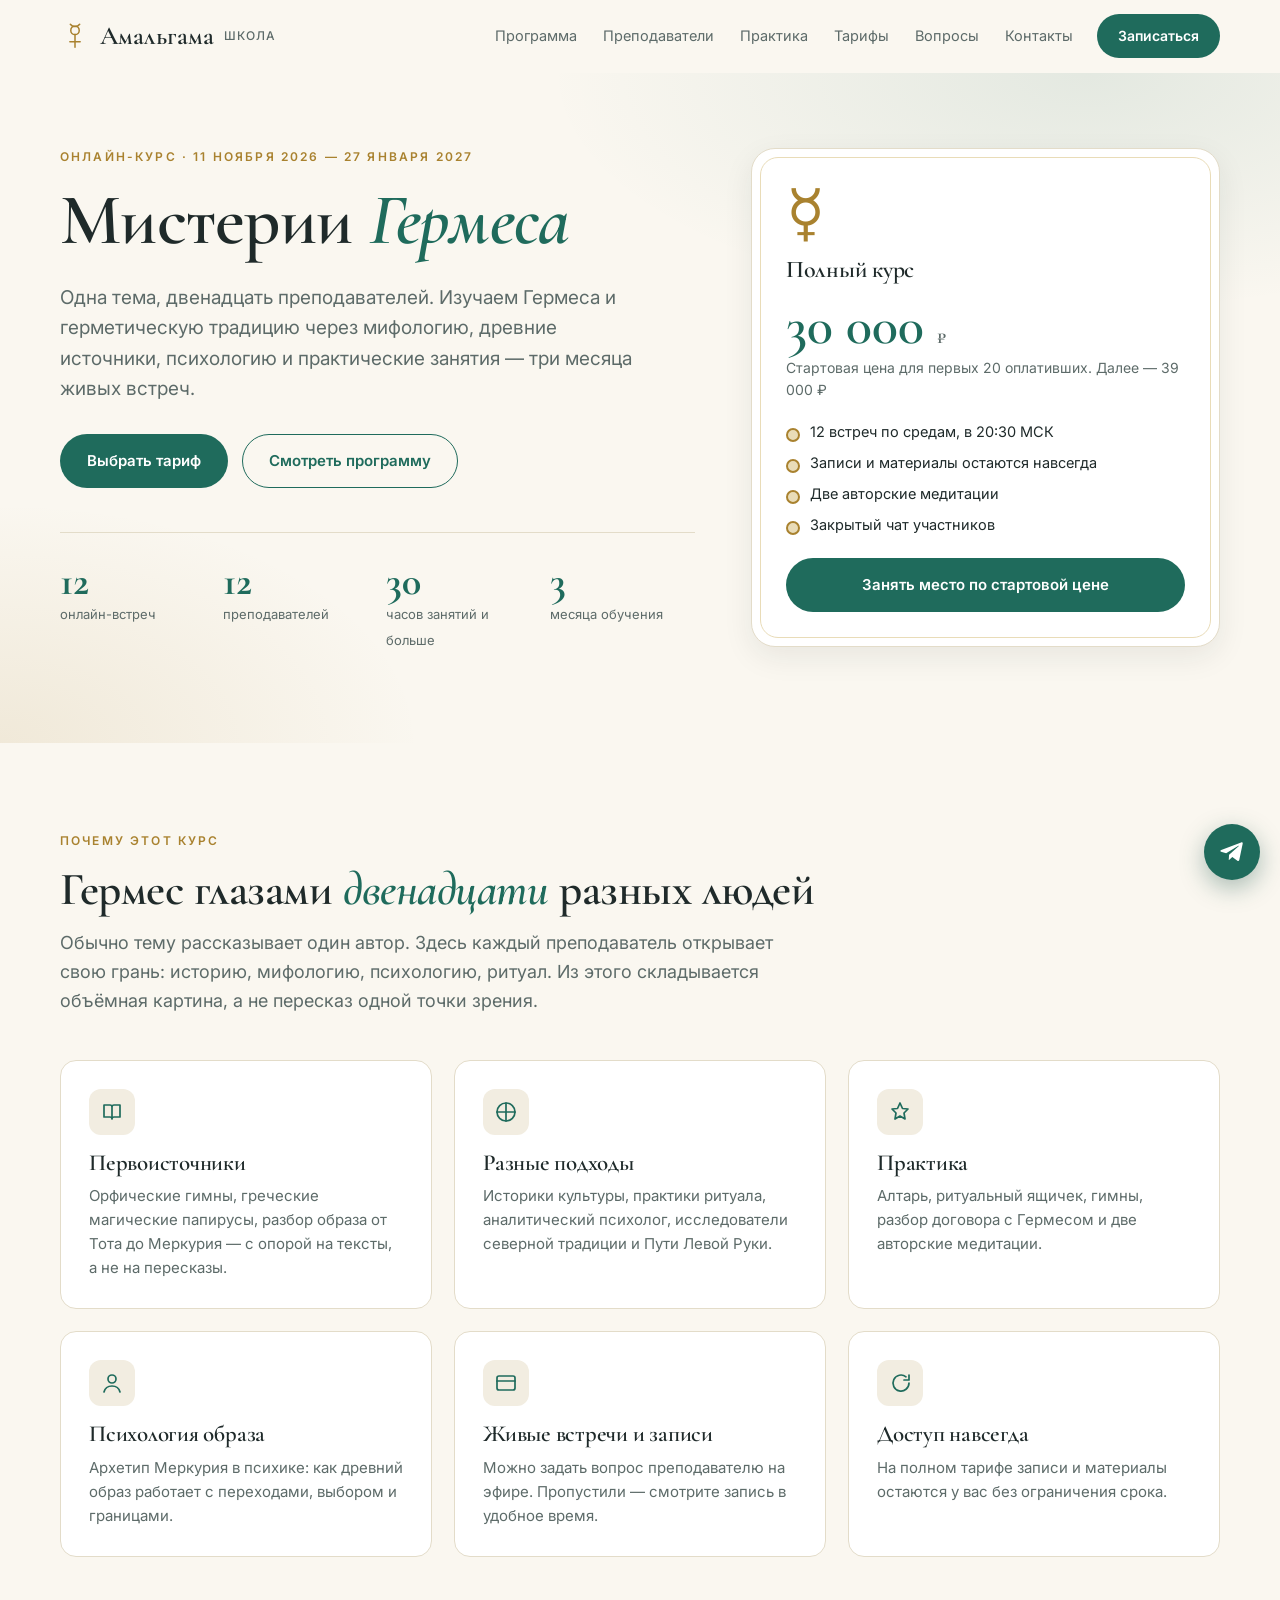
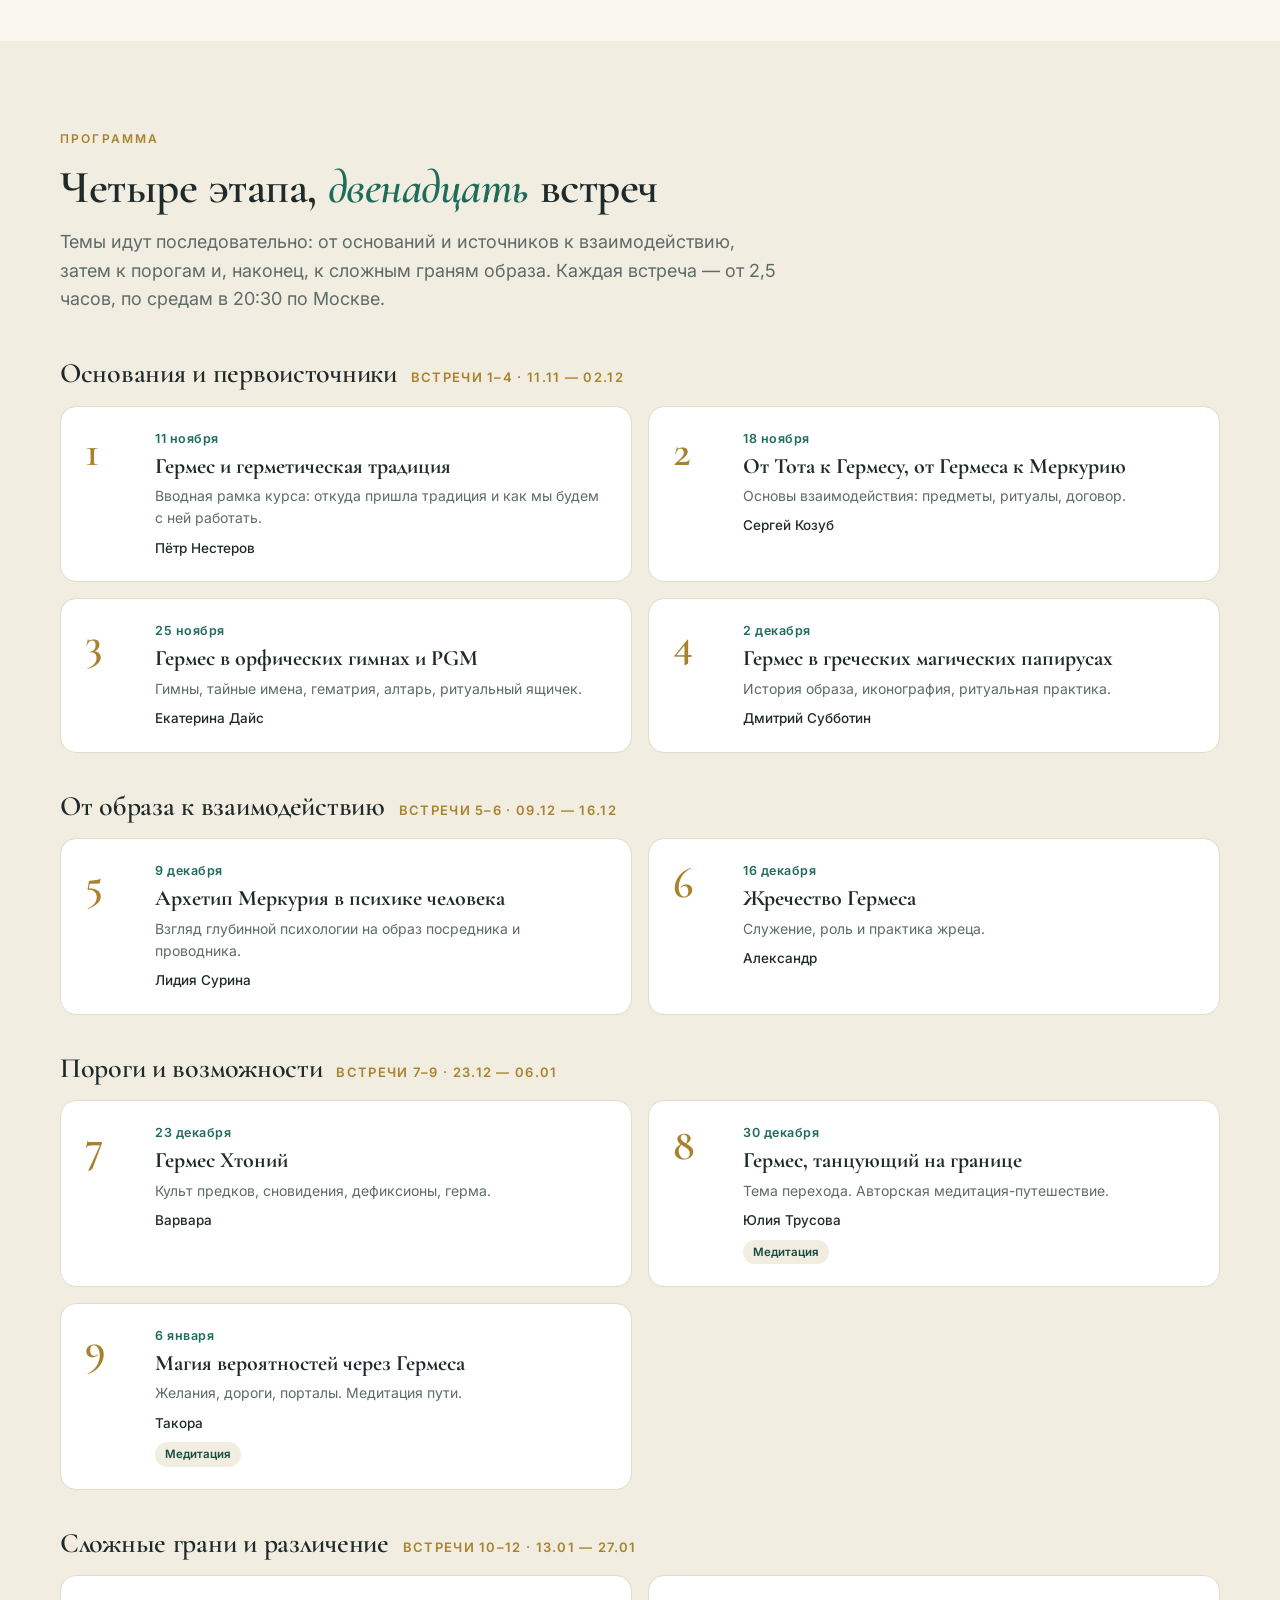
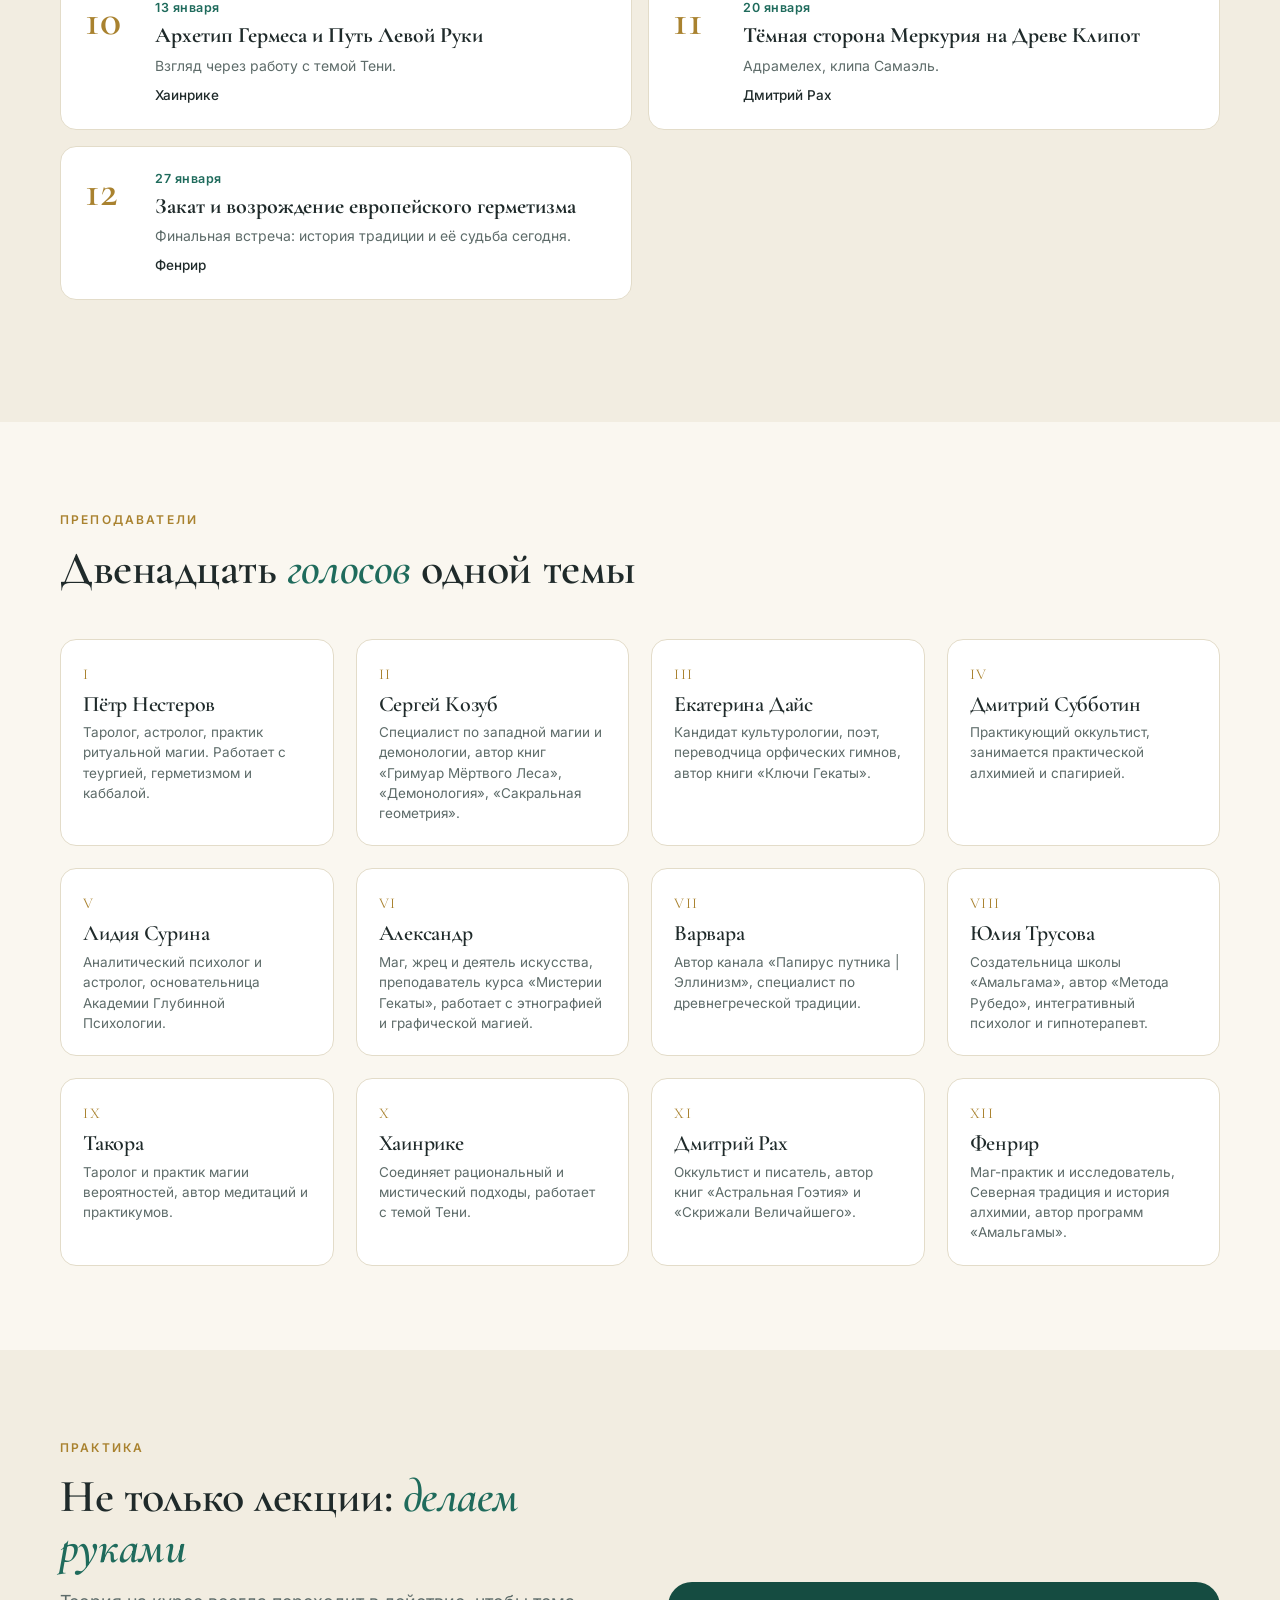
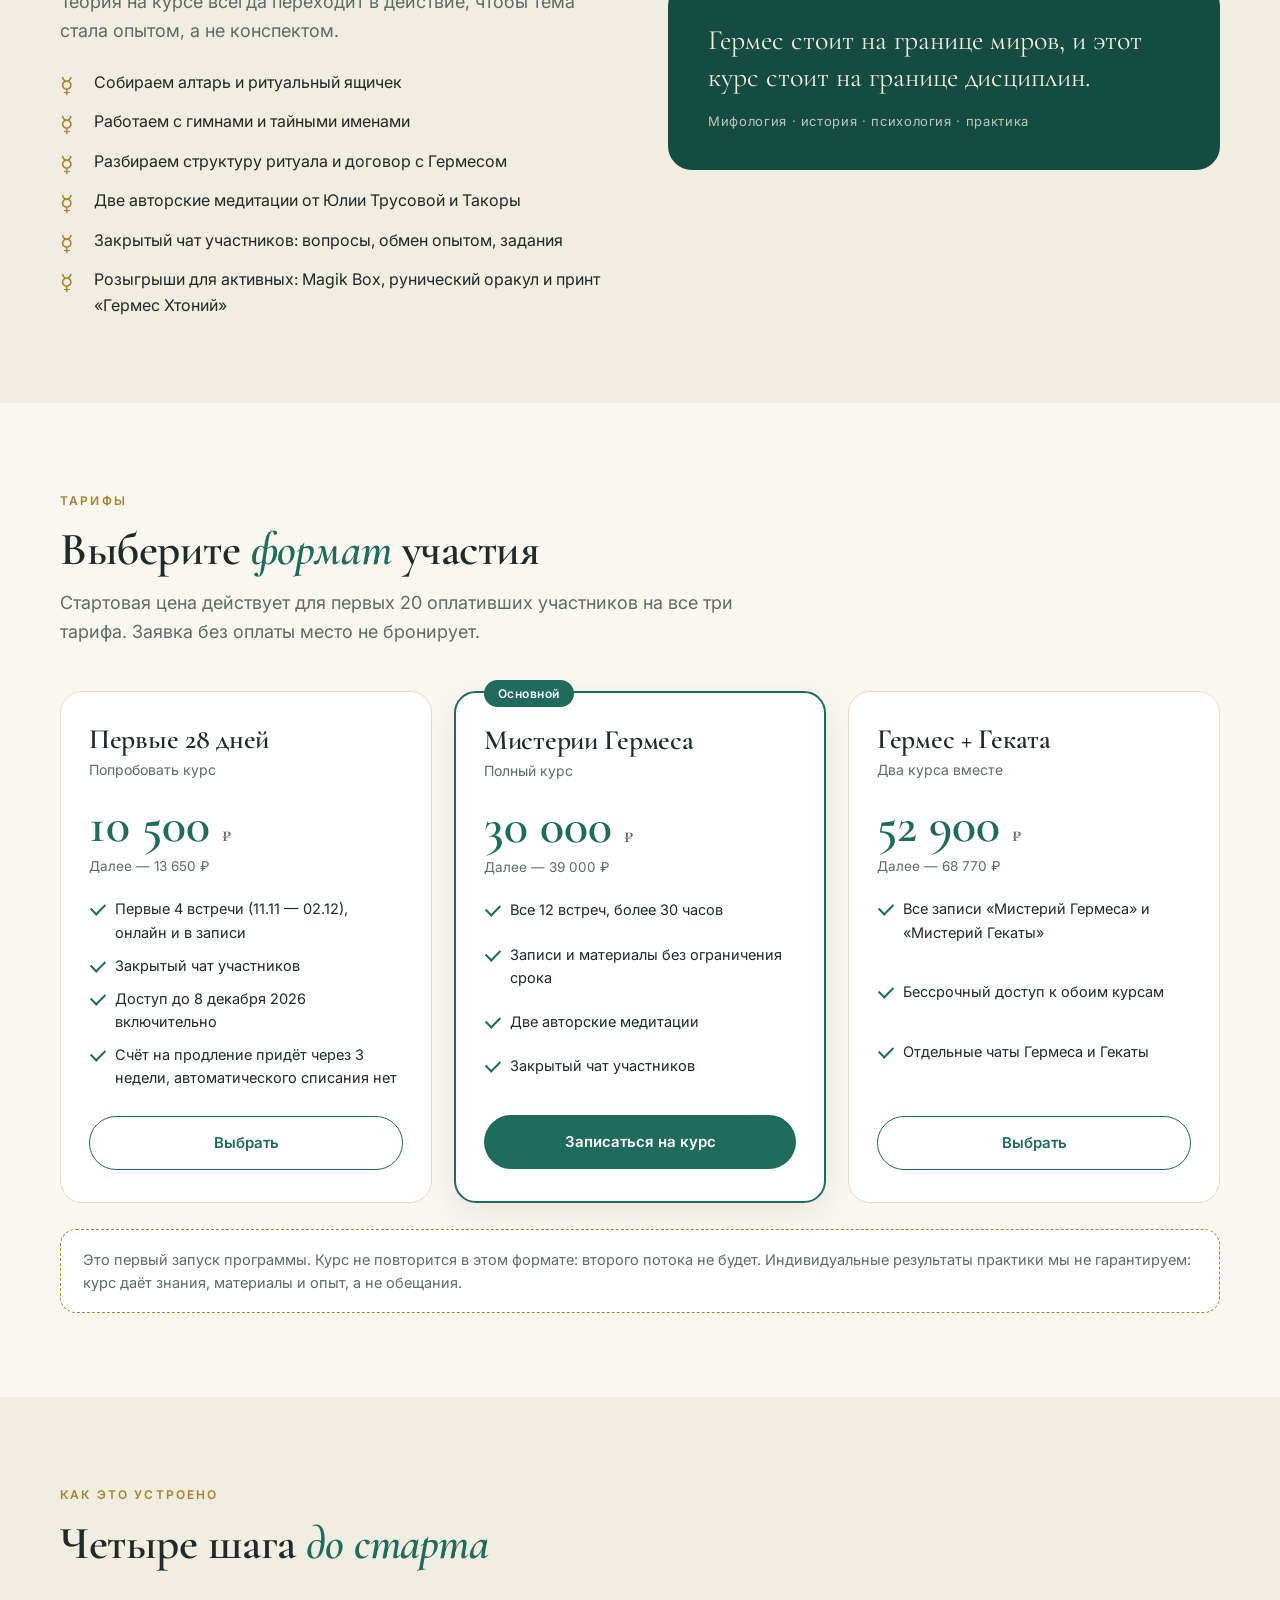
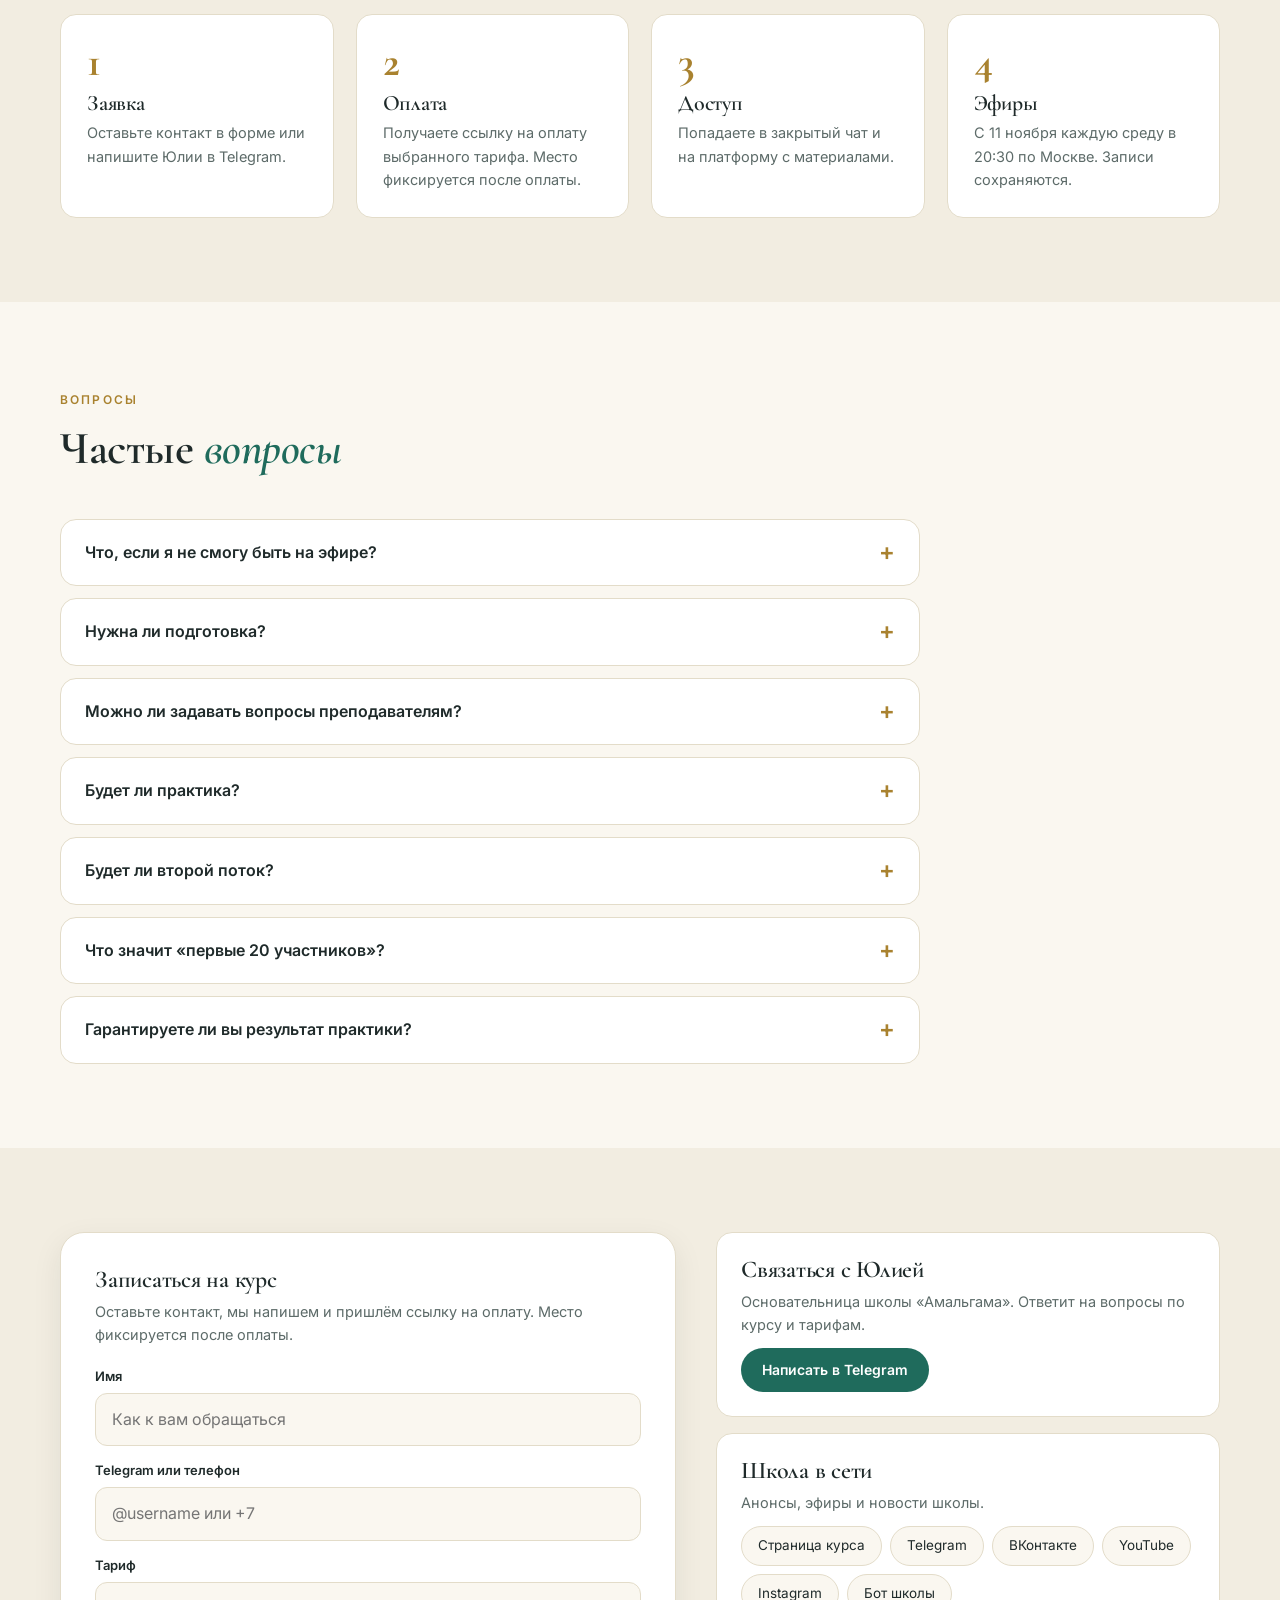
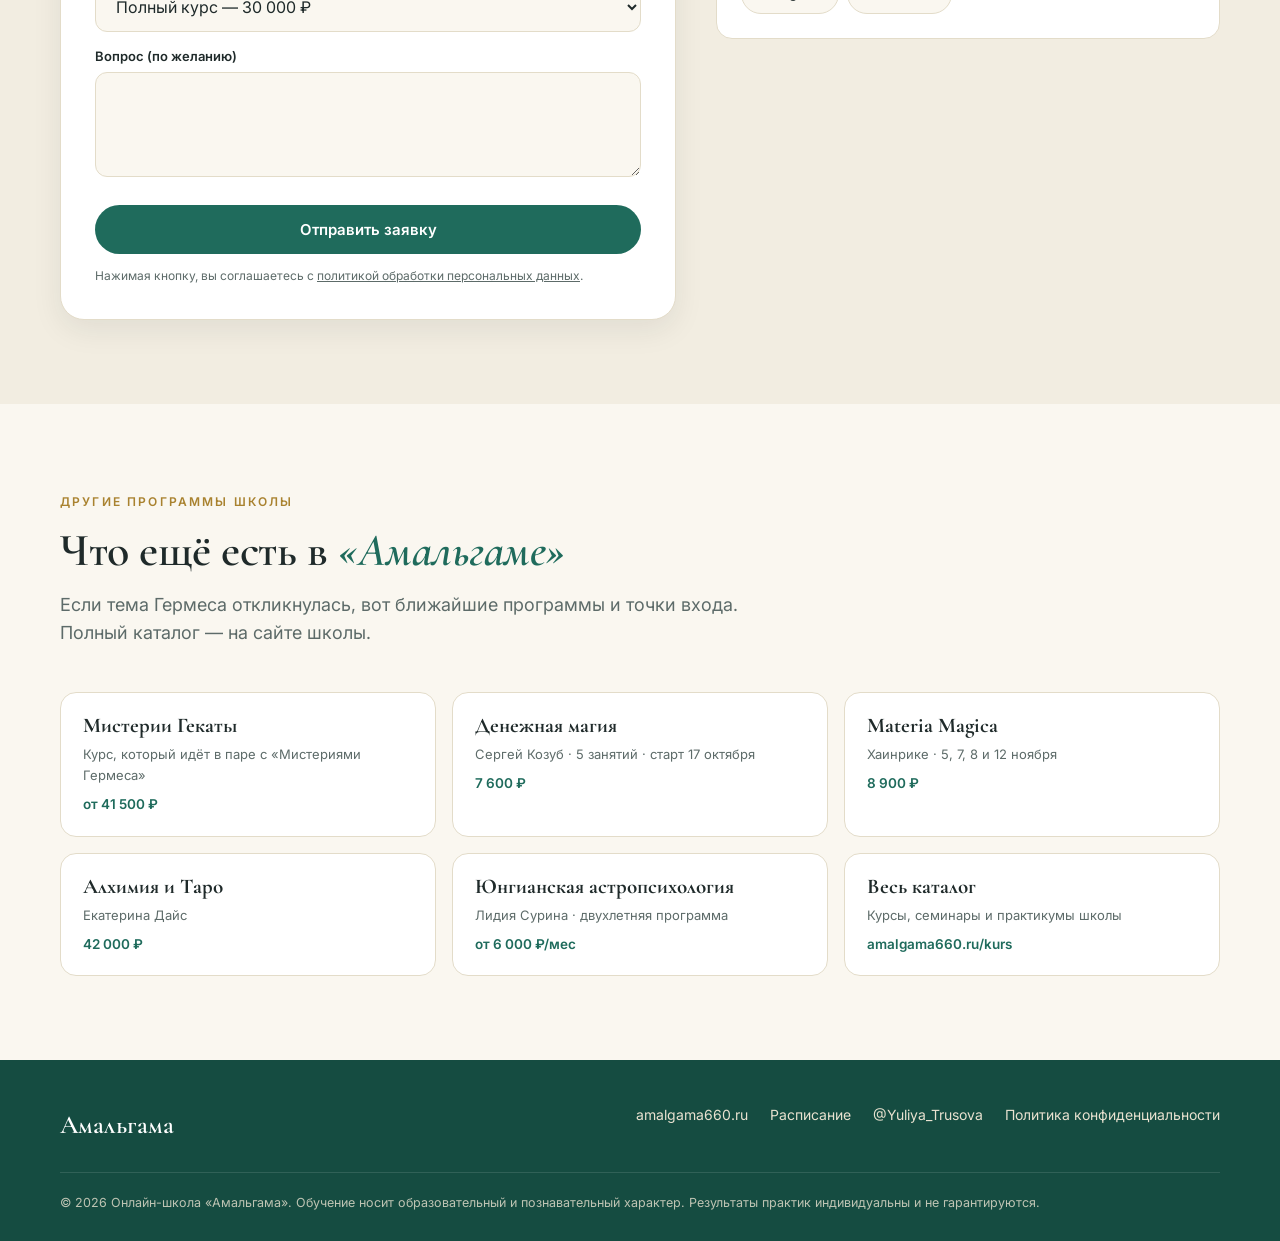
==== commit 3c0ff901: "note: first launch" ====
--- a/index.html
+++ b/index.html
@@ -222,7 +222,7 @@
         <a href="#contact" class="btn btn--ghost" data-tariff="Гермес + Геката — 52 900 ₽">Выбрать</a>
       </div>
     </div>
-    <div class="note">Курс не повторится в этом формате: второго потока не будет. Индивидуальные результаты практики мы не гарантируем: курс даёт знания, материалы и опыт, а не обещания.</div>
+    <div class="note">Это первый запуск программы. Курс не повторится в этом формате: второго потока не будет. Индивидуальные результаты практики мы не гарантируем: курс даёт знания, материалы и опыт, а не обещания.</div>
   </div>
 </section>
 
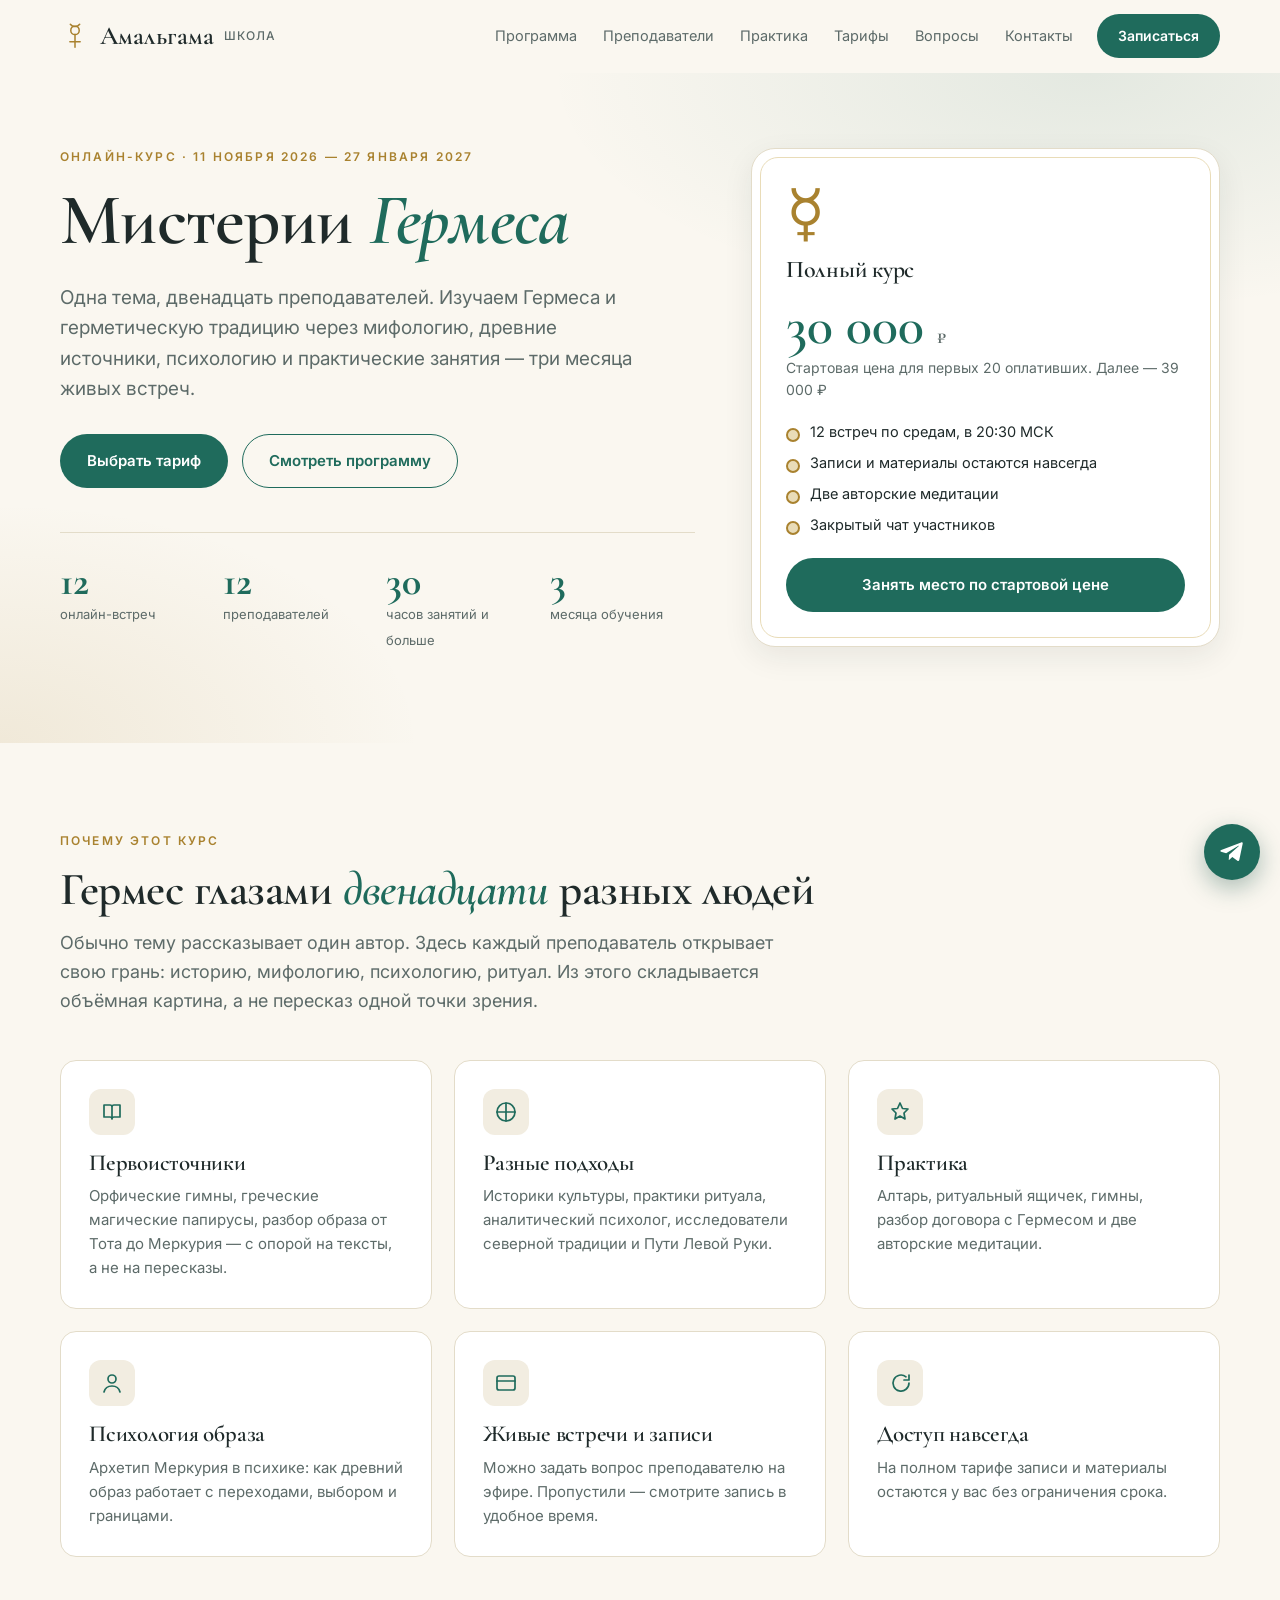
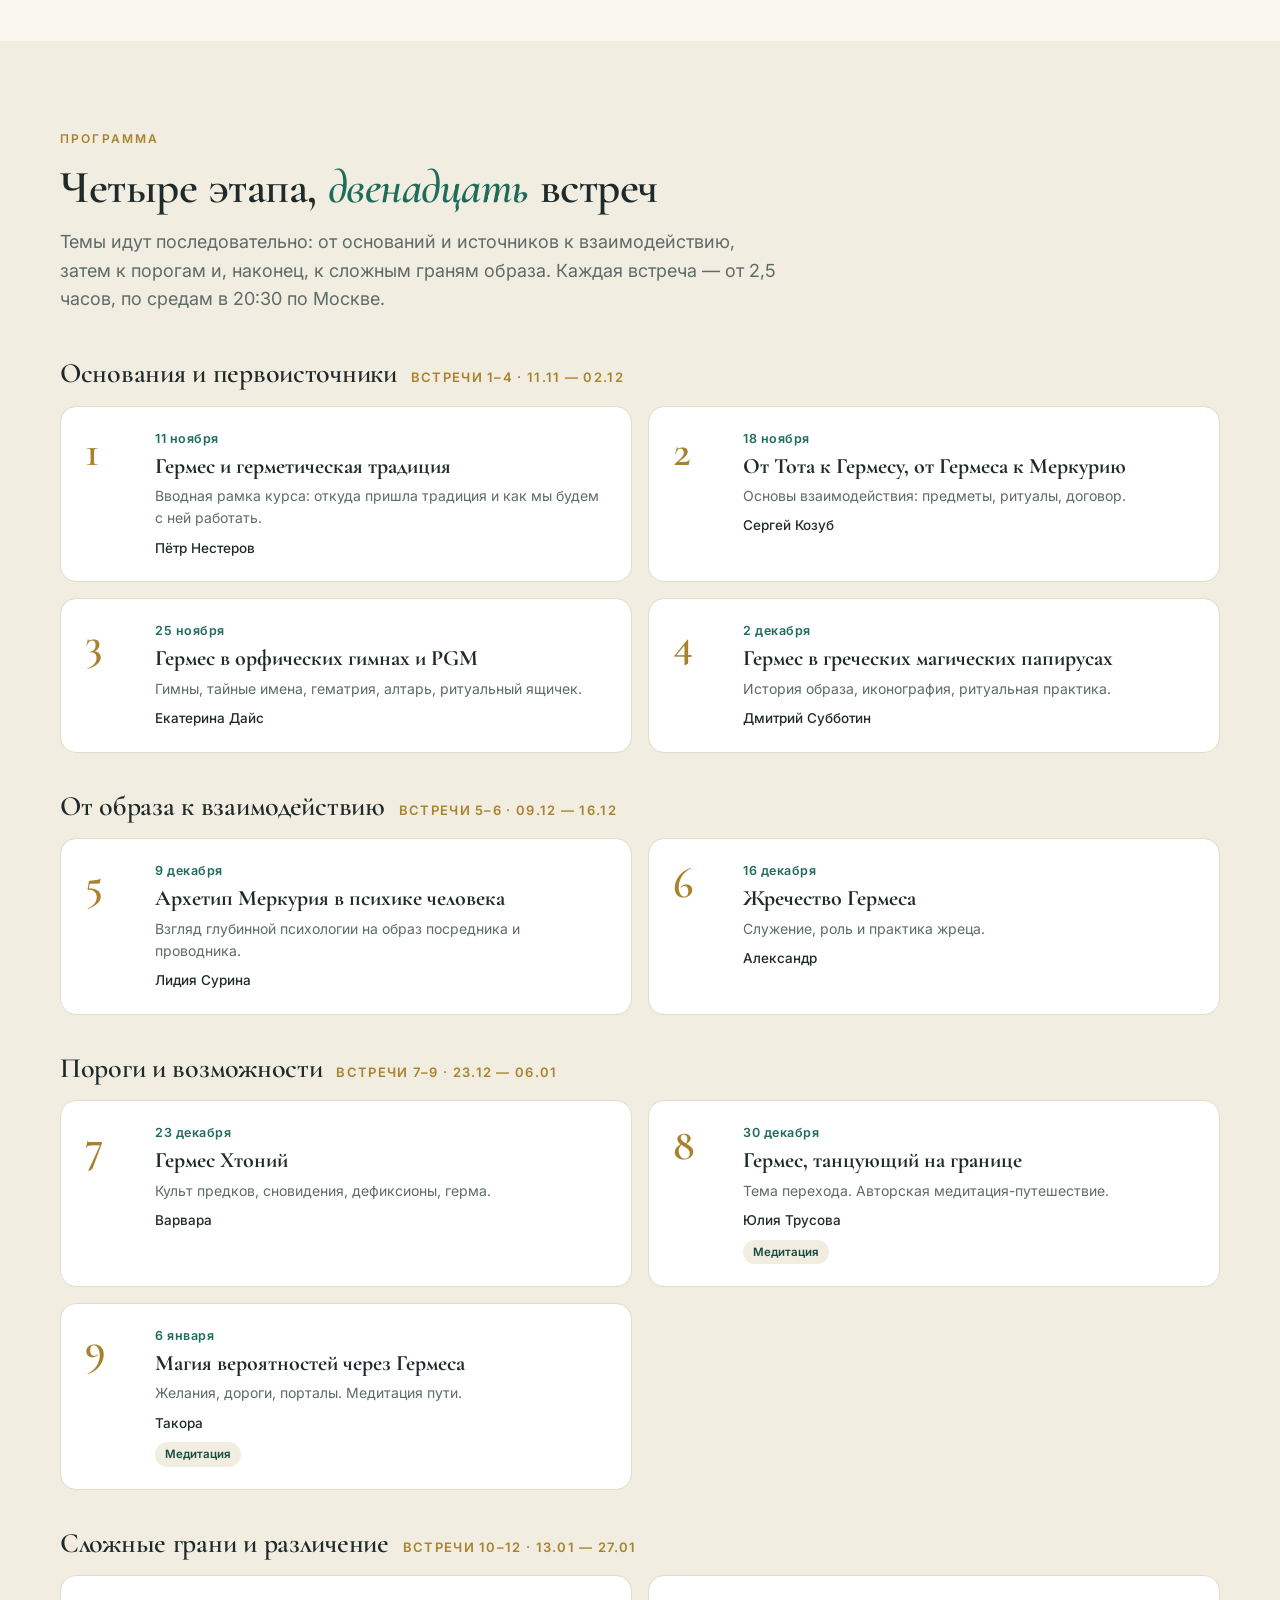
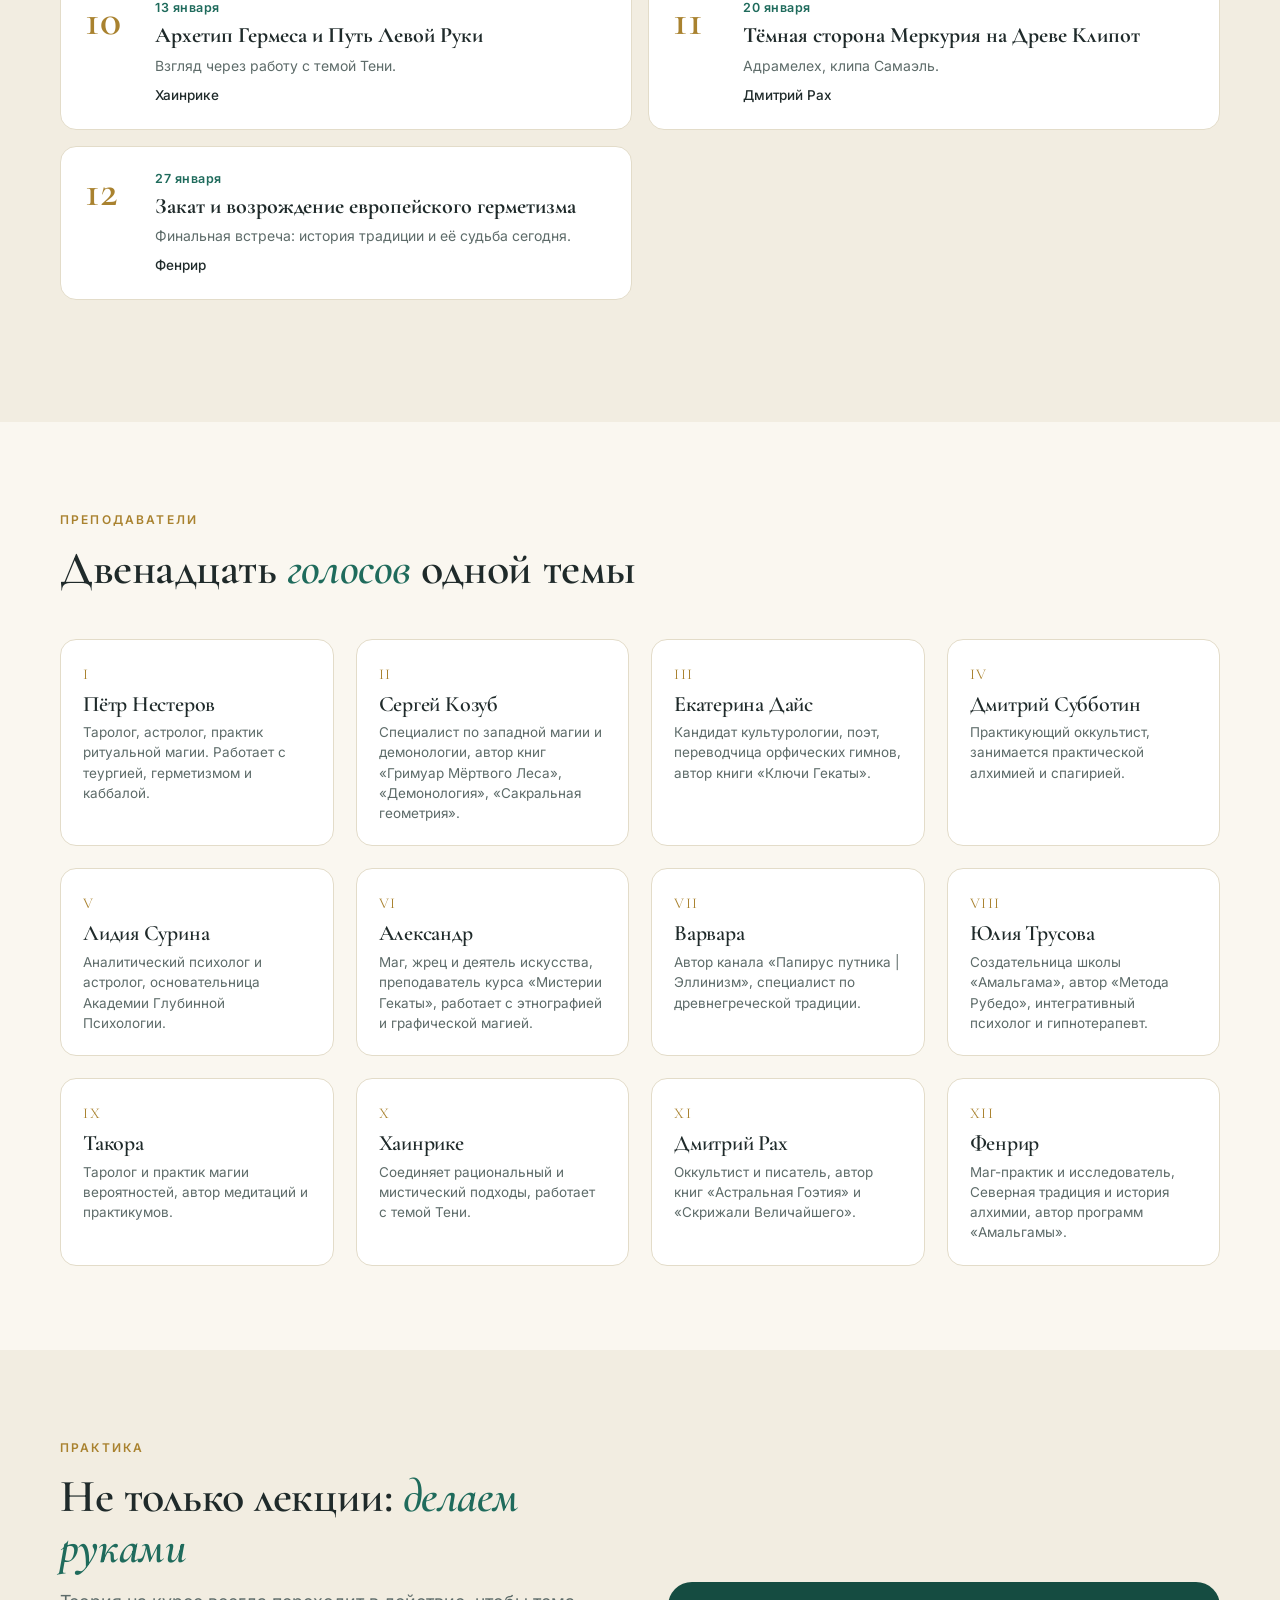
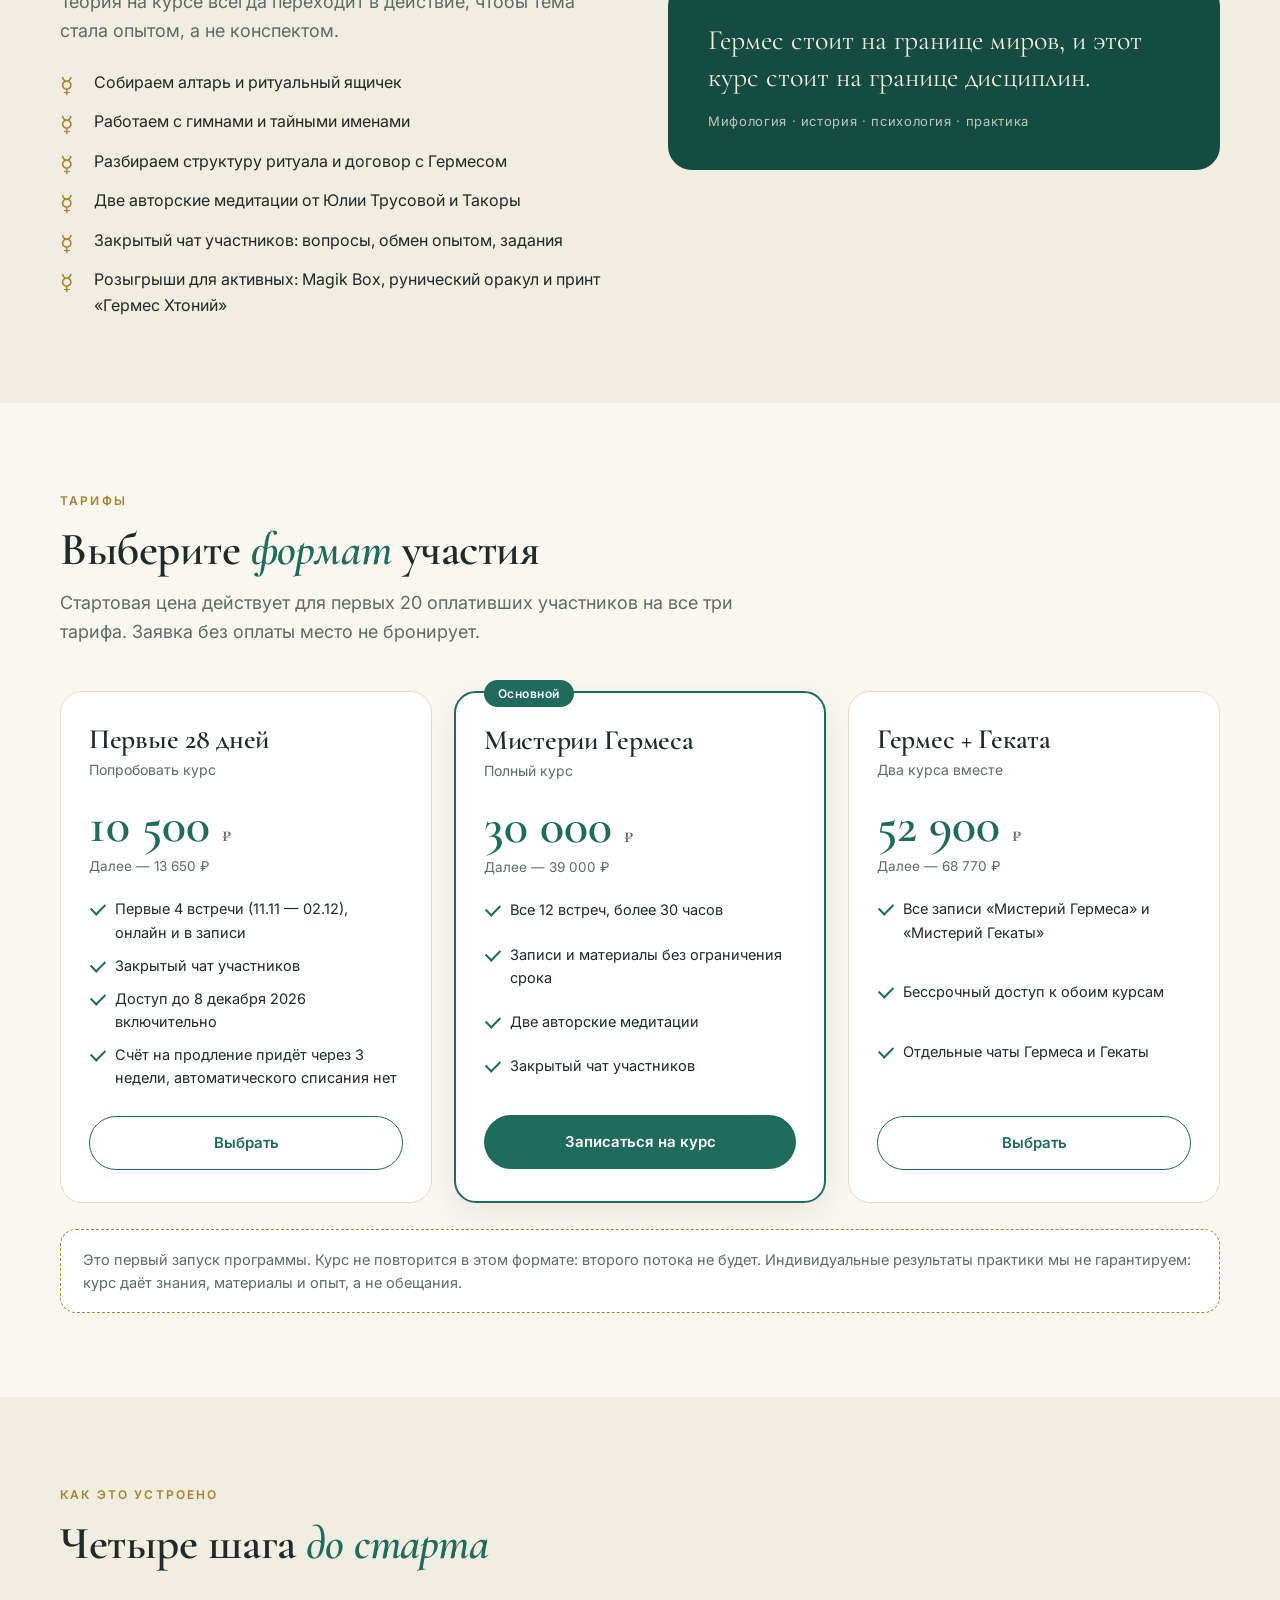
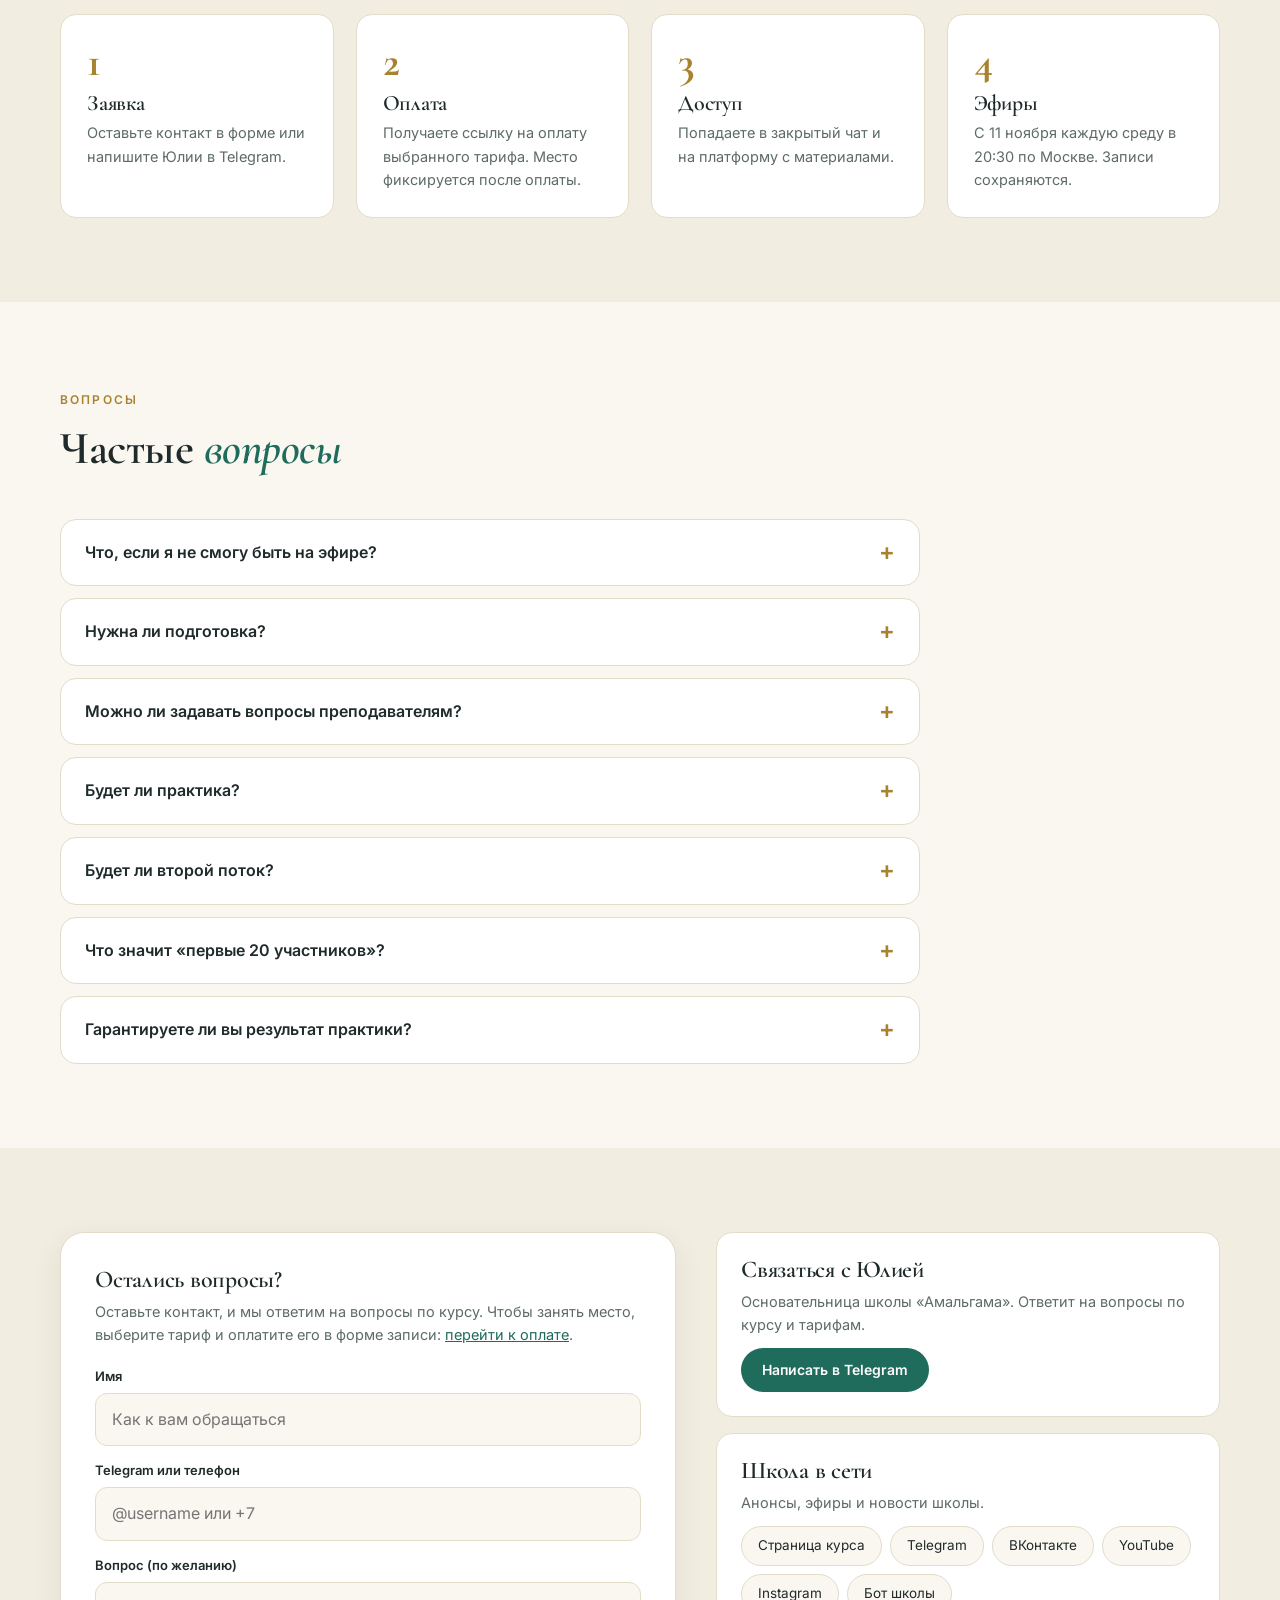
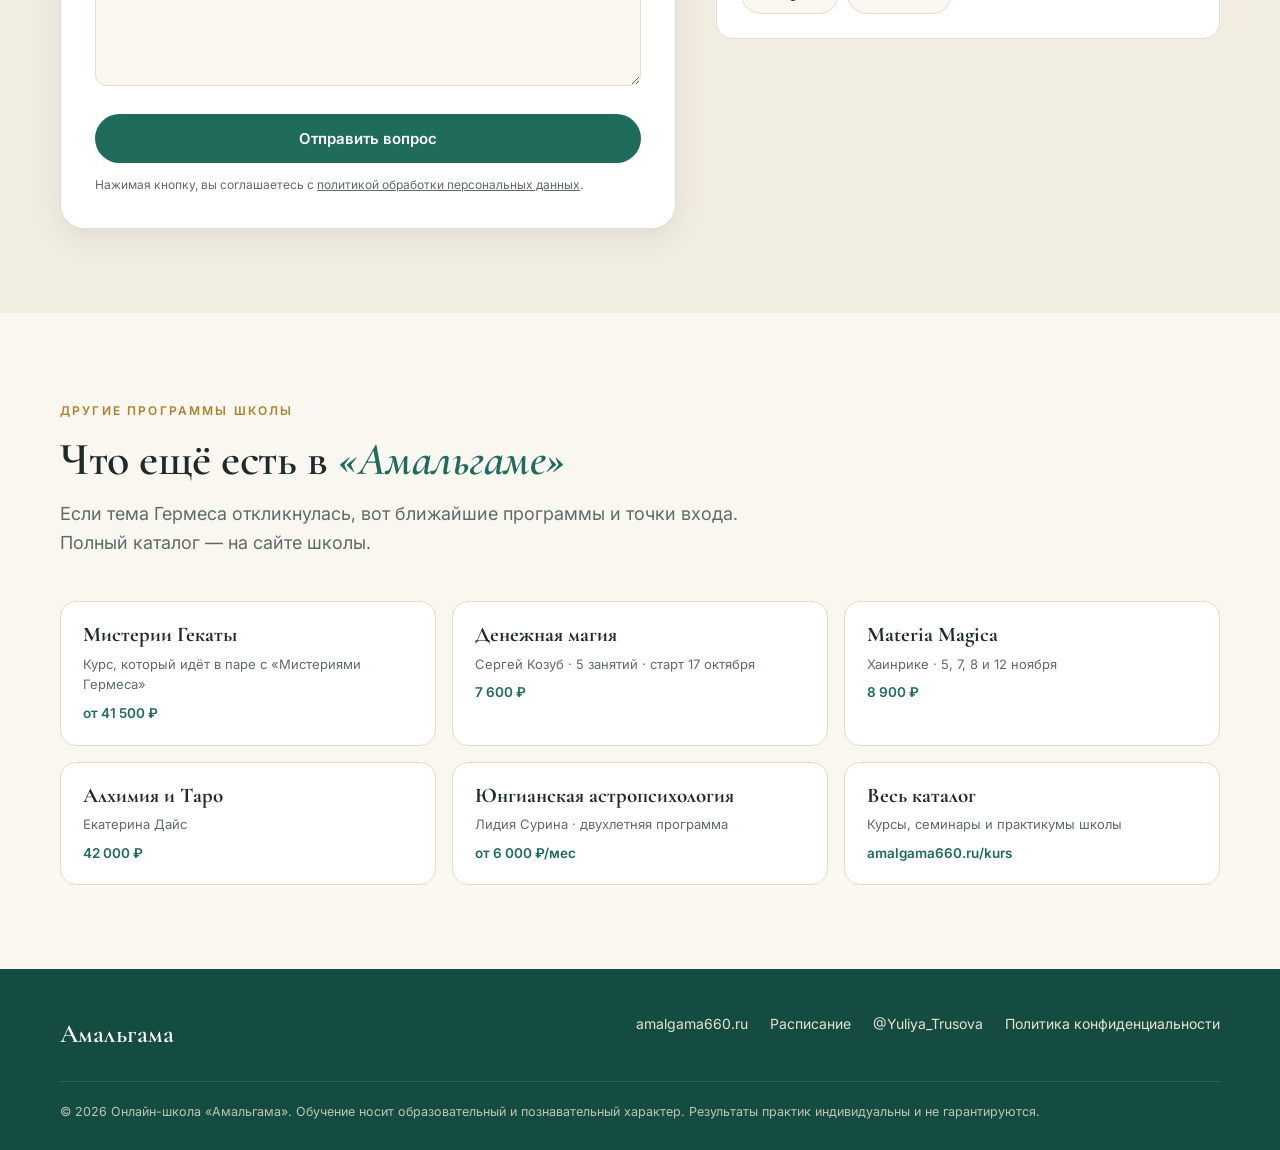
==== commit 3df1514c: "tariff buttons to payment form, Metrika goals" ====
--- a/index.html
+++ b/index.html
@@ -61,7 +61,7 @@
         <li>Две авторские медитации</li>
         <li>Закрытый чат участников</li>
       </ul>
-      <a href="#contact" class="btn btn--primary">Занять место по стартовой цене</a>
+      <a href="https://amalgama660.ru/Hermes#ltBlock2254969799" class="btn btn--primary" data-goal="hermes_pay_click" target="_blank" rel="noopener">Занять место по стартовой цене</a>
     </div>
   </div>
 </section>
@@ -193,7 +193,7 @@
           <li>Доступ до 8 декабря 2026 включительно</li>
           <li>Счёт на продление придёт через 3 недели, автоматического списания нет</li>
         </ul>
-        <a href="#contact" class="btn btn--ghost" data-tariff="Первые 28 дней — 10 500 ₽">Выбрать</a>
+        <a href="https://amalgama660.ru/Hermes#ltBlock2254969799" class="btn btn--ghost" data-goal="hermes_pay_click" target="_blank" rel="noopener">Выбрать</a>
       </div>
       <div class="tariff tariff--main">
         <span class="tariff__badge">Основной</span>
@@ -207,7 +207,7 @@
           <li>Две авторские медитации</li>
           <li>Закрытый чат участников</li>
         </ul>
-        <a href="#contact" class="btn btn--primary" data-tariff="Полный курс — 30 000 ₽">Записаться на курс</a>
+        <a href="https://amalgama660.ru/Hermes#ltBlock2254969799" class="btn btn--primary" data-goal="hermes_pay_click" target="_blank" rel="noopener">Записаться на курс</a>
       </div>
       <div class="tariff">
         <h3>Гермес + Геката</h3>
@@ -219,7 +219,7 @@
           <li>Бессрочный доступ к обоим курсам</li>
           <li>Отдельные чаты Гермеса и Гекаты</li>
         </ul>
-        <a href="#contact" class="btn btn--ghost" data-tariff="Гермес + Геката — 52 900 ₽">Выбрать</a>
+        <a href="https://amalgama660.ru/Hermes#ltBlock2254969799" class="btn btn--ghost" data-goal="hermes_pay_click" target="_blank" rel="noopener">Выбрать</a>
       </div>
     </div>
     <div class="note">Это первый запуск программы. Курс не повторится в этом формате: второго потока не будет. Индивидуальные результаты практики мы не гарантируем: курс даёт знания, материалы и опыт, а не обещания.</div>
@@ -262,21 +262,13 @@
 <section id="contact" class="alt">
   <div class="container contact__grid">
     <form class="form" id="leadForm" novalidate>
-      <h3>Записаться на курс</h3>
-      <p class="s">Оставьте контакт, мы напишем и пришлём ссылку на оплату. Место фиксируется после оплаты.</p>
+      <h3>Остались вопросы?</h3>
+      <p class="s">Оставьте контакт, и мы ответим на вопросы по курсу. Чтобы занять место, выберите тариф и оплатите его в форме записи: <a href="https://amalgama660.ru/Hermes#ltBlock2254969799" target="_blank" rel="noopener" data-goal="hermes_pay_click" style="color:var(--em);text-decoration:underline">перейти к оплате</a>.</p>
       <div class="field"><label for="f-name">Имя</label><input id="f-name" name="name" type="text" placeholder="Как к вам обращаться" required></div>
       <div class="field"><label for="f-contact">Telegram или телефон</label><input id="f-contact" name="contact" type="text" placeholder="@username или +7" required></div>
-      <div class="field"><label for="f-tariff">Тариф</label>
-        <select id="f-tariff" name="tariff">
-          <option>Полный курс — 30 000 ₽</option>
-          <option>Первые 28 дней — 10 500 ₽</option>
-          <option>Гермес + Геката — 52 900 ₽</option>
-          <option>Нужна консультация</option>
-        </select>
-      </div>
       <div class="field"><label for="f-msg">Вопрос (по желанию)</label><textarea id="f-msg" name="comment" rows="3"></textarea></div>
       <input type="text" name="_gotcha" style="display:none" tabindex="-1" autocomplete="off">
-      <button type="submit" class="btn btn--primary">Отправить заявку</button>
+      <button type="submit" class="btn btn--primary">Отправить вопрос</button>
       <small>Нажимая кнопку, вы соглашаетесь с <a href="privacy.html">политикой обработки персональных данных</a>.</small>
     </form>
     <div>
